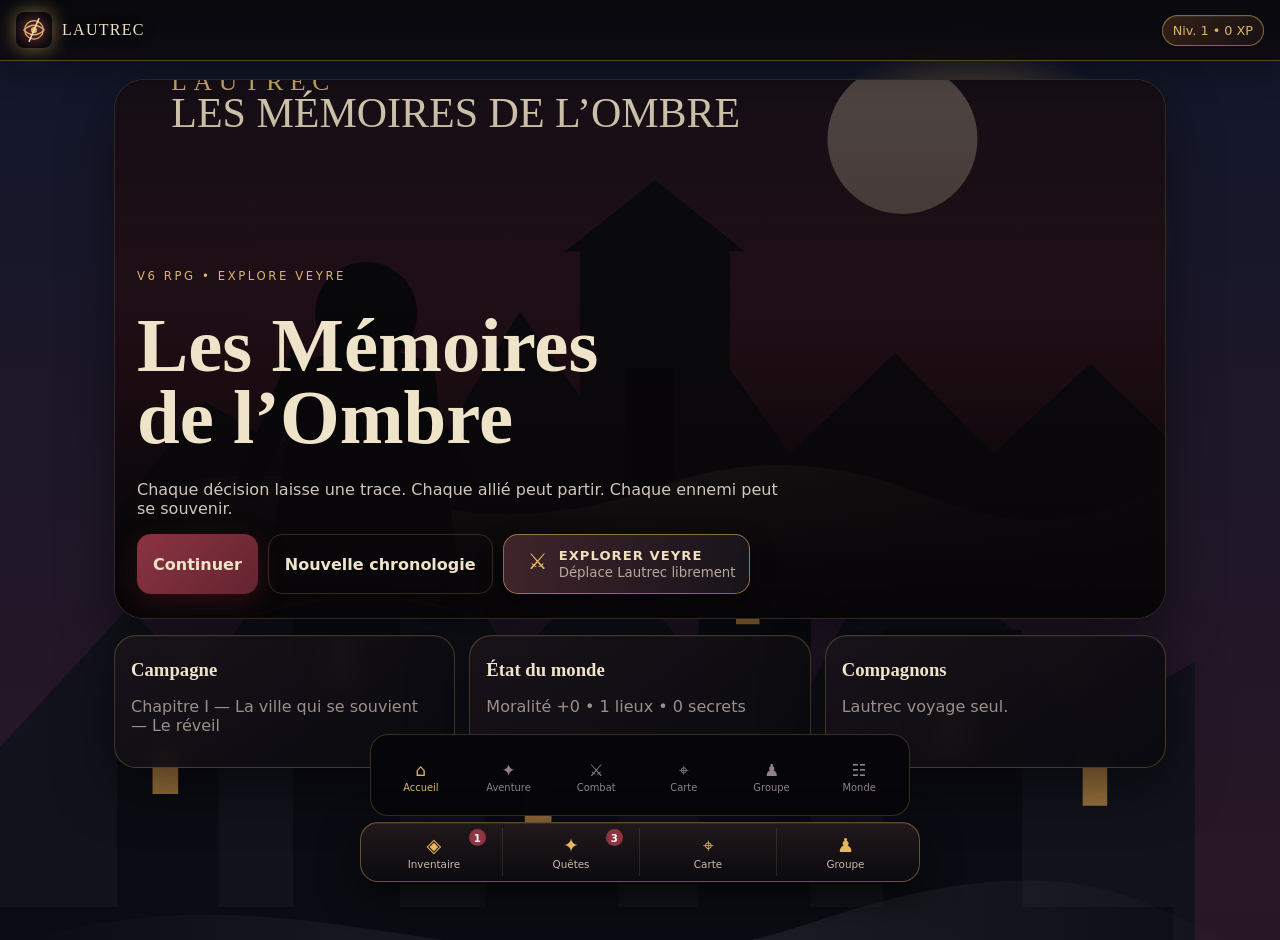
==== index.html @ 34dc0239 "Active les résultats d'actions expliqués V6.1" ====
<!doctype html><html lang="fr"><head>
<meta charset="utf-8"><meta name="viewport" content="width=device-width,initial-scale=1,viewport-fit=cover">
<meta name="theme-color" content="#34131b"><link rel="manifest" href="manifest.webmanifest"><link rel="icon" href="assets/icon.svg">
<link rel="stylesheet" href="styles.css?v=6.1"><link rel="stylesheet" href="v4.css?v=6.1"><link rel="stylesheet" href="v5.css?v=6.1"><link rel="stylesheet" href="explore.css?v=6.1"><link rel="stylesheet" href="action-v6.css?v=6.1"><title>Lautrec — Les Mémoires de l’Ombre</title></head><body>
<header class="topbar"><div class="brand"><img src="assets/icon.svg" alt=""><span>LAUTREC</span></div><div class="pill" id="topStatus">Niv. 1 • 0 XP</div></header>
<main>
<section id="home" class="screen active">
<div class="hero"><img src="assets/hero.svg" alt=""><div class="hero-copy"><div class="eyebrow">V6 RPG • Explore Veyre</div><h1>Les Mémoires<br>de l’Ombre</h1><p>Chaque décision laisse une trace. Chaque allié peut partir. Chaque ennemi peut se souvenir.</p><div class="cta"><button class="btn primary" id="continueBtn">Continuer</button><button class="btn ghost" id="newBtn">Nouvelle chronologie</button></div></div></div>
<div class="grid"><div class="card span4"><h3>Campagne</h3><p id="homeLast" class="muted"></p></div><div class="card span4"><h3>État du monde</h3><p id="worldState" class="muted"></p></div><div class="card span4"><h3>Compagnons</h3><p id="homeComp" class="muted"></p></div></div>
</section>

<section id="adventure" class="screen"><div class="grid">
<div class="card span8"><div class="eyebrow" id="chapterLabel"></div><h2 id="sceneTitle"></h2><div id="storyText" class="story"></div><div id="moralBox"></div><section class="dice-stage" aria-label="Lancer de dés"><div class="dice-copy"><div class="eyebrow">Le destin décide</div><h3>Jet de compétence</h3><p id="diceText" class="dice-result" aria-live="polite"></p></div><button class="dice-button" id="rollBtn" aria-label="Lancer un dé à vingt faces"><span id="dice" class="dice">20</span><small>Toucher pour lancer</small></button></section><div id="choices" class="choices"></div><div class="actionbox"><textarea id="freeAction" placeholder="Ex. « observer les gardes », « voler la clé », « agir au hasard », « demander conseil à Mira »…"></textarea><button class="btn gold" id="actBtn">Agir</button></div></div>
<div class="card span4 story-sidebar"><div class="eyebrow">État de Lautrec</div><h3>Fiche rapide</h3><div class="stats"><div class="stat"><b id="hpStat">24</b><span>PV</span></div><div class="stat"><b id="xpStat">0</b><span>XP</span></div><div class="stat"><b id="goldStat">18</b><span>Or</span></div><div class="stat"><b id="repStat">0</b><span>Rép.</span></div></div><p class="sidebar-tip">Les jets liés à tes décisions apparaissent maintenant directement dans l’histoire.</p></div>
<div class="card span12"><h3>Chronique récente</h3><div class="log" id="log"></div></div>
</div></section>

<section id="combat" class="screen"><div class="grid">
<div class="card span7"><div class="eyebrow">Combat tactique</div><h2 id="combatTitle">Aucun combat</h2><div id="combatArea"></div></div>
<div class="card span5"><h2>Groupe</h2><div id="partyCombat"></div><h3>Actions</h3><div id="combatActions" class="choices"></div></div>
</div></section>

<section id="map" class="screen"><div class="card"><div class="eyebrow">Veyre</div><h2>Carte des ombres</h2><img class="map" src="assets/map.svg" alt=""><div id="locations"></div></div></section>

<section id="character" class="screen"><div class="grid">
<div class="card span6"><div class="eyebrow">Humain • Voleur</div><h2>Lautrec</h2><div id="charStats"></div></div>
<div class="card span6"><h2>Équipement</h2><div id="equipment"></div><h3>Inventaire</h3><div id="inventory"></div></div>
<div class="card span6"><h2>Compagnons</h2><div id="companions"></div></div>
<div class="card span6"><h2>Relations & factions</h2><div id="relations"></div></div>
<div class="card span12"><h2>Talents & blessures</h2><div class="two"><div id="talents"></div><div id="injuries"></div></div></div>
</div></section>

<section id="world" class="screen"><div class="grid">
<div class="card span6"><h2>Quêtes</h2><div id="questList"></div></div>
<div class="card span6"><h2>Marchand</h2><div id="shop"></div></div>
<div class="card span6"><h2>Secrets</h2><div id="secretList"></div></div>
<div class="card span6"><h2>Événements du monde</h2><div id="worldEvents"></div></div>
<div class="card span12"><h2>Journal</h2><div class="log" id="journal"></div></div>
</div></section>
</main>

<nav class="tabs">
<button class="tab active" data-screen="home"><span>⌂</span>Accueil</button>
<button class="tab" data-screen="adventure"><span>✦</span>Aventure</button>
<button class="tab" data-screen="combat"><span>⚔</span>Combat</button>
<button class="tab" data-screen="map"><span>⌖</span>Carte</button>
<button class="tab" data-screen="character"><span>♟</span>Groupe</button>
<button class="tab" data-screen="world"><span>☷</span>Monde</button>
</nav>
<div id="toast" class="toast"></div><script src="app.js?v=6.1"></script><script src="v4.js?v=6.1"></script><script src="v5.js?v=6.1"></script><script src="explore.js?v=6.1"></script><script src="action-v6.js?v=6.1"></script></body></html>
---- styles.css ----
:root{--bg:#0d0a0d;--panel:#171015;--panel2:#22151b;--wine:#642430;--wine2:#8b3342;--gold:#d9b56b;--cream:#efe4ca;--muted:#9b8f89;--danger:#bc4e57;--ok:#6fa57b;--blue:#637fa3;--shadow:0 18px 55px rgba(0,0,0,.45)}
*{box-sizing:border-box}html,body{margin:0;min-height:100%;background:var(--bg);color:var(--cream);font-family:Inter,ui-sans-serif,system-ui,-apple-system,BlinkMacSystemFont,"Segoe UI",sans-serif}
body{background:radial-gradient(circle at 75% -15%,#461820 0,#140e13 33%,#0d0a0d 70%);padding-bottom:96px}
button,input,textarea,select{font:inherit}.hidden{display:none!important}
.topbar{position:sticky;top:0;z-index:20;backdrop-filter:blur(18px);background:rgba(13,10,13,.78);border-bottom:1px solid rgba(217,181,107,.12);padding:12px 16px;display:flex;align-items:center;justify-content:space-between}
.brand{display:flex;gap:10px;align-items:center;font-family:Georgia,serif;letter-spacing:.08em}.brand img{width:36px;height:36px}.pill{padding:7px 10px;border-radius:999px;background:rgba(217,181,107,.12);color:var(--gold);font-size:.8rem;border:1px solid rgba(217,181,107,.22)}
main{max-width:1080px;margin:0 auto;padding:18px 14px}.screen{display:none}.screen.active{display:block}
.hero{position:relative;min-height:60vh;border:1px solid rgba(217,181,107,.17);border-radius:30px;overflow:hidden;box-shadow:var(--shadow);background:#120d12}.hero img{position:absolute;inset:0;width:100%;height:100%;object-fit:cover;opacity:.9}.hero::after{content:"";position:absolute;inset:0;background:linear-gradient(to top,rgba(8,6,8,.98) 10%,rgba(8,6,8,.26) 62%,transparent)}.hero-copy{position:absolute;left:22px;right:22px;bottom:24px;z-index:2}.eyebrow{font-size:.73rem;letter-spacing:.22em;color:var(--gold);text-transform:uppercase}h1,h2,h3{font-family:Georgia,serif;margin:.35em 0}.hero h1{font-size:clamp(2.3rem,8vw,4.8rem);line-height:.93}.hero p{max-width:660px;color:#d1c6bb}.cta{display:flex;flex-wrap:wrap;gap:10px;margin-top:16px}
.btn{border:0;border-radius:14px;padding:13px 16px;background:#2a1a20;color:var(--cream);font-weight:750}.btn.primary{background:linear-gradient(135deg,var(--wine2),var(--wine));box-shadow:0 8px 28px rgba(111,29,39,.35)}.btn.gold{background:var(--gold);color:#24180d}.btn.ghost{border:1px solid rgba(217,181,107,.22);background:transparent}.btn.danger{background:#5b1d25}.btn.small{padding:8px 10px;font-size:.85rem}
.grid{display:grid;grid-template-columns:repeat(12,1fr);gap:14px;margin-top:16px}.card{grid-column:span 12;background:linear-gradient(180deg,rgba(38,24,31,.95),rgba(21,14,18,.97));border:1px solid rgba(217,181,107,.13);border-radius:22px;padding:16px;box-shadow:0 10px 36px rgba(0,0,0,.22)}
@media(min-width:760px){.span3{grid-column:span 3}.span4{grid-column:span 4}.span5{grid-column:span 5}.span6{grid-column:span 6}.span7{grid-column:span 7}.span8{grid-column:span 8}.span9{grid-column:span 9}}
.stats{display:grid;grid-template-columns:repeat(4,1fr);gap:8px}.stat{background:#120d11;border-radius:14px;padding:10px;text-align:center}.stat b{display:block;color:var(--gold);font-size:1.15rem}.muted{color:var(--muted)}
.story{font-family:Georgia,serif;font-size:1.08rem;line-height:1.68;white-space:pre-line}.choices{display:grid;gap:9px;margin-top:15px}.choice{display:flex;gap:10px;align-items:center;width:100%;text-align:left;border:1px solid rgba(217,181,107,.15);background:#20151b;color:var(--cream);padding:13px;border-radius:15px}.choice small{display:block;color:var(--gold);margin-top:3px}
.actionbox{margin-top:14px;display:grid;grid-template-columns:1fr auto;gap:8px}.actionbox textarea{resize:none;min-height:60px;border-radius:14px;border:1px solid rgba(217,181,107,.18);background:#110c10;color:var(--cream);padding:12px}
.log{max-height:300px;overflow:auto;display:flex;flex-direction:column;gap:9px}.log .entry{padding:10px 12px;background:#120d11;border-radius:12px;border-left:3px solid #4e303a}.entry.me{border-color:var(--gold)}.entry.good{border-color:var(--ok)}.entry.bad{border-color:var(--danger)}
.dice{width:100px;height:100px;border-radius:24px;border:2px solid rgba(217,181,107,.4);background:radial-gradient(circle at 30% 20%,#5f2833,#22131a 65%);display:grid;place-items:center;font-size:2.7rem;font-weight:900;box-shadow:0 14px 40px rgba(0,0,0,.35);margin:auto}.shake{animation:shake .45s}@keyframes shake{0%{transform:rotate(0)}25%{transform:rotate(10deg) scale(1.08)}50%{transform:rotate(-12deg)}75%{transform:rotate(7deg)}100%{transform:rotate(0)}}
.map{width:100%;border-radius:18px;display:block;filter:saturate(.82) contrast(.98)}.quest,.row{padding:11px 0;border-bottom:1px solid rgba(255,255,255,.07)}.quest:last-child,.row:last-child{border:0}.tag{font-size:.7rem;padding:4px 7px;border-radius:999px;background:#321a22;color:#e6c98d}
.item{display:flex;justify-content:space-between;gap:10px;padding:10px 0;border-bottom:1px solid rgba(255,255,255,.06)}.progress{height:7px;background:#0f0a0d;border-radius:999px;overflow:hidden}.progress>i{display:block;height:100%;background:linear-gradient(90deg,#74303c,#d8b36a)}
.tabs{position:fixed;left:0;right:0;bottom:0;z-index:30;display:grid;grid-template-columns:repeat(6,1fr);background:rgba(15,10,13,.94);backdrop-filter:blur(20px);border-top:1px solid rgba(217,181,107,.15);padding:7px 6px calc(7px + env(safe-area-inset-bottom))}.tab{background:none;border:0;color:#8f8185;font-size:.67rem;padding:8px 2px}.tab span{display:block;font-size:1.2rem;margin-bottom:2px}.tab.active{color:var(--gold)}
.toast{position:fixed;left:50%;bottom:105px;transform:translateX(-50%) translateY(20px);opacity:0;pointer-events:none;background:#e2c17e;color:#23150d;padding:10px 14px;border-radius:999px;font-weight:800;transition:.25s;z-index:50;max-width:90%;text-align:center}.toast.show{opacity:1;transform:translateX(-50%) translateY(0)}
.enemy{padding:12px;border-radius:16px;background:#140e12;border:1px solid rgba(188,78,87,.25)}.combat-grid{display:grid;grid-template-columns:1fr 1fr;gap:10px}.meter{height:12px;background:#0b080a;border-radius:999px;overflow:hidden;margin-top:6px}.meter i{display:block;height:100%;background:linear-gradient(90deg,#7d2f39,#c65962)}.meter.blue i{background:linear-gradient(90deg,#2f485f,#6e91b5)}.rarity-common{color:#c9c2b8}.rarity-uncommon{color:#7dbb8b}.rarity-rare{color:#6d94cf}.rarity-epic{color:#a879d1}.rarity-legendary{color:#e1b85b}
.shop-card{padding:12px;border-radius:15px;background:#120d11;border:1px solid rgba(217,181,107,.12);margin:9px 0}.shop-card h4{margin:.2em 0;font-family:Georgia,serif}.two{display:grid;grid-template-columns:1fr 1fr;gap:10px}.badge{display:inline-block;padding:3px 7px;border-radius:999px;background:#2b1a20;color:var(--gold);font-size:.72rem;margin-right:5px}.moral{padding:12px;border-left:3px solid var(--gold);background:#130d11;border-radius:12px;margin:10px 0}
---- v4.css ----
.v4-panel{border-color:rgba(217,181,107,.3);background:linear-gradient(135deg,rgba(74,27,38,.96),rgba(20,14,18,.98))}
.v4-actions{display:flex;flex-wrap:wrap;gap:9px;align-items:center}
.file-btn{display:inline-flex;align-items:center;cursor:pointer}.file-btn input{position:absolute;width:1px;height:1px;opacity:0;pointer-events:none}
.large-text .story{font-size:1.3rem}.large-text .choice{font-size:1.08rem}.large-text .muted{font-size:1rem}
.choice:active,.btn:active{transform:scale(.98)}
.choice:focus-visible,.btn:focus-visible,.tab:focus-visible,textarea:focus-visible{outline:3px solid var(--gold);outline-offset:2px}
@media(max-width:520px){.v4-actions{display:grid;grid-template-columns:1fr 1fr}.v4-actions .btn,.v4-actions .file-btn{justify-content:center;text-align:center}.v4-actions .primary{grid-column:1/-1}}
@media(prefers-reduced-motion:reduce){*,*::before,*::after{scroll-behavior:auto!important;animation-duration:.01ms!important;transition-duration:.01ms!important}}

/* V4.1 — le destin au cœur de l'histoire */
.dice-stage{position:relative;display:grid;grid-template-columns:1fr auto;align-items:center;gap:18px;margin:20px 0 10px;padding:18px;border:1px solid rgba(217,181,107,.38);border-radius:20px;background:radial-gradient(circle at 90% 20%,rgba(139,51,66,.42),rgba(17,12,16,.96) 55%);box-shadow:inset 0 1px 0 rgba(255,255,255,.05),0 12px 32px rgba(0,0,0,.28);overflow:hidden}
.dice-stage::before{content:"";position:absolute;inset:0;pointer-events:none;background:linear-gradient(120deg,transparent 20%,rgba(217,181,107,.06),transparent 70%)}
.dice-stage h3{margin:.25rem 0;font-size:1.25rem}.dice-result{min-height:2.5em;margin:.35rem 0 0;color:var(--cream);font-weight:750;line-height:1.35}
.dice-button{position:relative;z-index:1;border:0;background:transparent;color:var(--gold);padding:0;display:grid;justify-items:center;gap:7px;cursor:pointer}.dice-button small{font-size:.68rem;text-transform:uppercase;letter-spacing:.08em;white-space:nowrap}
.dice-button .dice{width:112px;height:112px;font-size:3.1rem;transition:filter .2s,transform .2s}.dice-button:active .dice{transform:scale(.93)}.dice-button:focus-visible{outline:3px solid var(--gold);outline-offset:6px;border-radius:18px}
.story-sidebar{align-self:start;position:sticky;top:76px}.sidebar-tip{margin:14px 2px 0;color:var(--muted);font-size:.86rem;line-height:1.45}
@media(max-width:759px){.story-sidebar{position:static;order:-1}.dice-stage{grid-template-columns:1fr auto;padding:15px;gap:10px}.dice-button .dice{width:88px;height:88px;font-size:2.5rem}.dice-button small{font-size:.58rem}.dice-stage h3{font-size:1.08rem}.dice-result{font-size:.88rem}.story-sidebar .stats{grid-template-columns:repeat(4,1fr)}.sidebar-tip{display:none}}
@media(max-width:380px){.dice-stage{grid-template-columns:1fr}.dice-button{grid-template-columns:auto auto;align-items:center;justify-content:start}.dice-button .dice{width:76px;height:76px}.dice-button small{white-space:normal;text-align:left}}

/* V4.3 — confirmation des actions libres */
.action-feedback{display:none;margin:10px 0 4px;padding:12px 14px;border-radius:14px;grid-template-columns:28px 1fr;gap:9px;align-items:center;border:1px solid transparent;animation:feedbackIn .25s ease-out}
.action-feedback.show{display:grid}.action-feedback span{width:28px;height:28px;display:grid;place-items:center;border-radius:50%;font-weight:900}.action-feedback p{margin:0;line-height:1.35;font-weight:700}
.action-feedback.good{background:rgba(111,165,123,.13);border-color:rgba(111,165,123,.38);color:#b9dfc1}.action-feedback.good span{background:var(--ok);color:#0d1b10}
.action-feedback.bad{background:rgba(188,78,87,.14);border-color:rgba(188,78,87,.4);color:#efb4b9}.action-feedback.bad span{background:var(--danger);color:white}
.action-feedback.pending{background:rgba(217,181,107,.12);border-color:rgba(217,181,107,.32);color:var(--gold)}.action-feedback.pending span{animation:pulseAction .7s infinite alternate}
#actBtn{min-width:105px;transition:transform .15s,filter .15s,opacity .15s}#actBtn.acting{filter:saturate(.7);opacity:.82}#actBtn:disabled{cursor:wait}
.input-alert{animation:inputAlert .28s ease-in-out}
@keyframes feedbackIn{from{opacity:0;transform:translateY(-5px)}to{opacity:1;transform:translateY(0)}}@keyframes pulseAction{to{transform:scale(1.25);opacity:.6}}@keyframes inputAlert{25%{transform:translateX(-5px)}75%{transform:translateX(5px)}}
---- v5.css ----
/* Lautrec RPG V5 — direction artistique HD-2D originale */
:root{--ink:#08080b;--night:#10101a;--velvet:#25141c;--ember:#e6b85e;--ember2:#fff0bd;--parchment:#eadfc7;--cyan:#7dc8c8}
html{background:var(--ink)}body.cinematic-ui{background:#09090d url("assets/veyre-night.svg") center top/cover fixed no-repeat;padding-bottom:154px;min-height:100vh}
body.cinematic-ui::before{content:"";position:fixed;inset:0;z-index:-1;background:linear-gradient(180deg,rgba(6,7,12,.18),rgba(7,6,10,.84) 60%,#09080c 100%);pointer-events:none}
.world-ambience{position:fixed;inset:0;overflow:hidden;z-index:-1;pointer-events:none}.world-ambience i{position:absolute;width:3px;height:3px;border-radius:50%;background:#ffd98a;box-shadow:0 0 9px #ffb348;opacity:0;animation:emberFloat 9s linear infinite}.world-ambience i:nth-child(1){left:8%;bottom:4%;animation-delay:0s}.world-ambience i:nth-child(2){left:24%;bottom:15%;animation-delay:2s}.world-ambience i:nth-child(3){left:48%;bottom:8%;animation-delay:5s}.world-ambience i:nth-child(4){left:67%;bottom:18%;animation-delay:1s}.world-ambience i:nth-child(5){left:82%;bottom:5%;animation-delay:4s}.world-ambience i:nth-child(6){left:94%;bottom:22%;animation-delay:7s}
@keyframes emberFloat{0%{transform:translateY(0) scale(.6);opacity:0}15%{opacity:.8}70%{opacity:.25}100%{transform:translateY(-80vh) translateX(30px) scale(1.4);opacity:0}}
.topbar{background:linear-gradient(180deg,rgba(8,8,12,.97),rgba(13,10,14,.87));border-bottom:1px solid rgba(230,184,94,.36);box-shadow:0 8px 30px rgba(0,0,0,.38)}.brand{color:var(--parchment);text-shadow:0 2px 12px #000}.brand img{filter:drop-shadow(0 0 9px rgba(230,184,94,.55))}.pill{background:linear-gradient(135deg,rgba(54,35,23,.92),rgba(26,19,21,.92));border-color:rgba(230,184,94,.5);box-shadow:inset 0 1px rgba(255,255,255,.08)}
.card{position:relative;background:linear-gradient(145deg,rgba(25,19,25,.94),rgba(9,10,15,.97));border:1px solid rgba(230,184,94,.25);box-shadow:0 18px 55px rgba(0,0,0,.52),inset 0 1px rgba(255,255,255,.04);backdrop-filter:blur(12px)}
.story-stage{overflow:hidden;border-color:rgba(230,184,94,.42);box-shadow:0 25px 70px rgba(0,0,0,.62),0 0 0 1px rgba(0,0,0,.8),inset 0 1px rgba(255,255,255,.06)}.story-stage::before{content:"";position:absolute;inset:0 0 auto;height:5px;background:linear-gradient(90deg,transparent,var(--ember),#fff2ba,var(--ember),transparent);opacity:.72}.story-stage::after{content:"";position:absolute;right:-80px;top:70px;width:260px;height:260px;border-radius:50%;background:radial-gradient(circle,rgba(230,184,94,.09),transparent 68%);pointer-events:none}
#chapterLabel{margin-top:8px;color:var(--ember);text-shadow:0 0 14px rgba(230,184,94,.25)}#sceneTitle{font-size:clamp(2rem,7vw,3.45rem);color:var(--parchment);letter-spacing:.01em;text-shadow:0 3px 18px #000;margin-bottom:.48em}.story{position:relative;font-size:1.15rem;color:#e8dfcf;text-shadow:0 1px 3px #000;line-height:1.75}.story::first-letter{font-size:1.55em;color:var(--ember2)}
.choice{position:relative;overflow:hidden;background:linear-gradient(100deg,rgba(17,17,23,.96),rgba(39,25,28,.92));border-color:rgba(230,184,94,.28);box-shadow:inset 3px 0 0 rgba(230,184,94,.46),0 7px 16px rgba(0,0,0,.22);transition:transform .16s,border-color .16s,background .16s}.choice::after{content:"";position:absolute;inset:0;background:linear-gradient(105deg,transparent 35%,rgba(255,235,177,.1),transparent 65%);transform:translateX(-110%);transition:transform .45s}.choice:hover::after,.choice:active::after{transform:translateX(110%)}.choice:active{border-color:var(--ember);background:#39252a}.choice small{color:#e1b65f}
.dice-stage{background:linear-gradient(125deg,rgba(14,18,25,.97),rgba(52,31,34,.95));border-color:rgba(230,184,94,.52);box-shadow:0 14px 34px rgba(0,0,0,.42),inset 0 0 35px rgba(85,167,173,.06)}.dice-button .dice{clip-path:polygon(50% 0,93% 25%,93% 75%,50% 100%,7% 75%,7% 25%);border-radius:0;background:radial-gradient(circle at 35% 25%,#956241,#291c26 63%,#101018);border:0;filter:drop-shadow(0 8px 12px #000) drop-shadow(0 0 8px rgba(230,184,94,.25));color:#fff0c4}.dice-result{color:#f0ddae}
.actionbox{position:relative;margin-top:20px;padding-top:16px;border-top:1px solid rgba(230,184,94,.18)}.actionbox textarea{background:rgba(6,7,11,.86);border-color:rgba(230,184,94,.35);box-shadow:inset 0 2px 12px rgba(0,0,0,.42);font-size:1rem}.actionbox textarea:focus{border-color:var(--ember);outline:none;box-shadow:0 0 0 3px rgba(230,184,94,.13),inset 0 2px 12px #000}#actBtn{background:linear-gradient(180deg,#f0cb78,#bd853d);color:#1d130c;box-shadow:0 7px 20px rgba(174,112,39,.28),inset 0 1px #fff1bd;text-transform:uppercase;letter-spacing:.05em}
.action-feedback{font-size:1rem;box-shadow:0 10px 30px rgba(0,0,0,.3)}
.quickbar{position:fixed;z-index:34;left:50%;bottom:75px;transform:translateX(-50%);width:min(560px,calc(100% - 20px));height:60px;display:grid;grid-template-columns:repeat(4,1fr);padding:5px;border:1px solid rgba(230,184,94,.38);border-radius:18px;background:linear-gradient(180deg,rgba(35,25,28,.97),rgba(10,10,15,.98));box-shadow:0 12px 38px rgba(0,0,0,.68),inset 0 1px rgba(255,255,255,.07);backdrop-filter:blur(18px)}.quickbar button{position:relative;border:0;border-right:1px solid rgba(230,184,94,.13);background:none;color:#c8bbab;display:flex;flex-direction:column;align-items:center;justify-content:center;gap:1px}.quickbar button:last-child{border:0}.quickbar span{font-size:1.2rem;color:var(--ember)}.quickbar small{font-size:.65rem}.quickbar b{position:absolute;top:1px;right:12%;min-width:17px;height:17px;padding:0 4px;border-radius:9px;background:#8d3540;color:white;font-size:.64rem;display:grid;place-items:center}.quickbar button:active{background:rgba(230,184,94,.1);border-radius:12px}
.tabs{height:82px;padding-top:9px;background:rgba(7,7,11,.98);border-color:rgba(230,184,94,.23)}.tab{font-size:.62rem}.tab span{font-size:1.05rem}
.drawer-shade{position:fixed;inset:0;z-index:80;background:rgba(2,3,7,.72);backdrop-filter:blur(5px);opacity:0;pointer-events:none;transition:opacity .22s}.drawer-shade.open{opacity:1;pointer-events:auto}.game-drawer{position:absolute;left:0;right:0;bottom:0;max-height:min(78vh,680px);overflow:auto;padding:20px 16px calc(28px + env(safe-area-inset-bottom));border-radius:26px 26px 0 0;border:1px solid rgba(230,184,94,.42);background:linear-gradient(145deg,#211820,#0b0c12 72%);box-shadow:0 -20px 60px rgba(0,0,0,.66);transform:translateY(102%);transition:transform .28s cubic-bezier(.2,.8,.2,1)}.drawer-shade.open .game-drawer{transform:translateY(0)}.game-drawer header{position:sticky;top:-20px;z-index:2;display:flex;justify-content:space-between;align-items:center;padding:14px 0 12px;background:linear-gradient(#211820 75%,transparent)}.game-drawer h2{margin:.15em 0}.drawer-close,.cinematic-result>button{width:42px;height:42px;border-radius:50%;border:1px solid rgba(230,184,94,.35);background:#100e13;color:#e9d8b5;font-size:1.6rem}.drawer-summary{display:flex;gap:10px;margin-bottom:12px}.drawer-summary span{padding:8px 12px;border-radius:99px;background:#111118;color:#b7aaa0}.drawer-summary b{color:var(--ember)}
.quick-inventory{display:grid;gap:9px}.quick-item{display:grid;grid-template-columns:48px 1fr auto;gap:11px;align-items:center;padding:12px;border:1px solid rgba(255,255,255,.09);border-radius:15px;background:rgba(8,9,14,.72)}.item-glyph{width:44px;height:44px;display:grid;place-items:center;border-radius:12px;background:#211922;font-size:1.35rem}.quick-item small{display:block;margin-top:3px;color:#91868a}.quick-item button{border:1px solid rgba(230,184,94,.4);border-radius:10px;background:#39252a;color:#f1d994;padding:8px}.quick-item button:disabled{opacity:.45}.quick-quest{position:relative;display:grid;grid-template-columns:30px 1fr;gap:9px;padding:14px 10px;border-bottom:1px solid rgba(230,184,94,.13)}.quick-quest>span{color:var(--ember)}.quick-quest p{margin:5px 0;color:#a99da0}.quick-quest em{position:absolute;right:7px;top:10px;color:var(--ember);font-size:.58rem}.empty-drawer{color:#9f9295;text-align:center;padding:35px}
.cinematic-result{position:fixed;z-index:95;left:50%;bottom:156px;width:min(600px,calc(100% - 24px));transform:translate(-50%,30px) scale(.97);display:grid;grid-template-columns:52px 1fr 38px;gap:12px;align-items:center;padding:15px;border:1px solid rgba(230,184,94,.6);border-radius:18px;background:linear-gradient(110deg,rgba(21,17,24,.98),rgba(57,35,35,.98));box-shadow:0 18px 55px rgba(0,0,0,.78),inset 0 1px rgba(255,255,255,.08);opacity:0;pointer-events:none;transition:.3s}.cinematic-result.visible{opacity:1;pointer-events:auto;transform:translate(-50%,0) scale(1)}.result-sigil{width:48px;height:48px;display:grid;place-items:center;clip-path:polygon(50% 0,100% 50%,50% 100%,0 50%);background:var(--ember);color:#23150d;font-size:1.3rem}.cinematic-result small{color:var(--ember);letter-spacing:.18em;font-weight:800}.cinematic-result p{margin:3px 0;color:#f1e5d0;font-weight:750;line-height:1.35}.cinematic-result.bad{border-color:#c95c65}.cinematic-result.bad .result-sigil{background:#a83e48;color:white}
@media(min-width:760px){.game-drawer{left:auto;width:520px;border-radius:26px 0 0 0}.quickbar{bottom:18px}.tabs{left:50%;right:auto;transform:translateX(-50%);width:540px;border:1px solid rgba(230,184,94,.23);border-radius:18px;bottom:84px}.cinematic-result{bottom:94px}}
@media(max-width:520px){main{padding:12px 9px}.card{border-radius:18px;padding:15px}.story{font-size:1.06rem}.quickbar{bottom:83px}.cinematic-result{bottom:151px}.cinematic-result{grid-template-columns:42px 1fr 32px;padding:12px;gap:8px}.result-sigil{width:40px;height:40px}.cinematic-result p{font-size:.88rem}.cinematic-result>button{width:32px;height:32px;font-size:1.2rem}}

/* V5.1 — illustrations narratives et raccourcis compacts */
.scene-artwork{position:relative;margin:-15px -15px 18px;height:clamp(185px,38vw,390px);overflow:hidden;border-radius:17px 17px 10px 10px;background:#090a10;box-shadow:0 14px 34px rgba(0,0,0,.5)}
.scene-artwork::after{content:"";position:absolute;inset:0;background:linear-gradient(180deg,transparent 48%,rgba(8,8,12,.18) 68%,rgba(8,8,12,.94) 100%);pointer-events:none}
.scene-artwork img{width:100%;height:100%;object-fit:cover;display:block;opacity:0;transform:scale(1.035);transition:opacity .7s,transform 6s ease-out}.scene-artwork.revealed img{opacity:1;transform:scale(1)}
.scene-artwork figcaption{position:absolute;z-index:1;left:13px;bottom:10px;display:flex;align-items:center;gap:8px;color:#f0dfbd;text-shadow:0 2px 8px #000;font-size:.75rem;letter-spacing:.04em}.scene-artwork figcaption span{color:var(--ember)}
@media(max-width:759px){
  body.cinematic-ui{padding-bottom:132px}
  .quickbar{bottom:79px;height:45px;width:calc(100% - 18px);padding:3px;border-radius:13px}
  .quickbar button{display:grid;grid-template-columns:auto auto;gap:5px;align-content:center;justify-content:center}
  .quickbar span{font-size:.95rem}.quickbar small{font-size:.58rem}.quickbar b{top:-2px;right:6%;transform:scale(.86)}
  .cinematic-result{bottom:130px}
  .scene-artwork{height:210px;margin:-15px -15px 16px}
}
@media(max-width:390px){.quickbar small{display:none}.quickbar span{font-size:1.12rem}}


/* V5.2 — composition mobile sans chevauchement */
.story-sidebar.integrated{position:relative;top:auto;z-index:3;margin:-29px 0 17px;padding:10px 12px;border-radius:15px;background:linear-gradient(110deg,rgba(18,14,19,.97),rgba(31,22,25,.97));box-shadow:0 10px 24px rgba(0,0,0,.48)}
.story-sidebar.integrated .eyebrow,.story-sidebar.integrated h3,.story-sidebar.integrated .sidebar-tip{display:none}
.story-sidebar.integrated .stats{grid-template-columns:repeat(4,1fr);gap:5px}.story-sidebar.integrated .stat{padding:7px 3px;border-radius:10px}.story-sidebar.integrated .stat b{font-size:1rem}.story-sidebar.integrated .stat span{font-size:.68rem}
.scene-artwork.load-error{background:linear-gradient(145deg,#13182a,#37212a);display:grid;place-items:center}.scene-artwork.load-error::before{content:"✦  VEYRE";color:rgba(230,184,94,.45);font-family:Georgia,serif;letter-spacing:.3em;font-size:1.1rem}
@media(max-width:759px){#adventure .grid{display:block;margin-top:10px}#adventure .story-stage{margin-top:0}.story-sidebar.integrated{order:initial}.scene-artwork{height:220px}}
---- explore.css ----
/* Lautrec RPG V6 — mode jeu vidéo */
#explore{position:fixed;inset:0;z-index:70;background:#07080c;padding:0;overflow:hidden}.explore-shell{height:100%;display:grid;grid-template-rows:auto 1fr auto;background:radial-gradient(circle at 50% 15%,#242034,#08080c 68%)}
.explore-hud{height:72px;display:grid;grid-template-columns:1fr auto 44px;gap:13px;align-items:center;padding:10px 14px;padding-top:calc(10px + env(safe-area-inset-top));background:rgba(8,8,12,.9);border-bottom:1px solid rgba(230,184,94,.4);backdrop-filter:blur(16px);z-index:3}.explore-hud small{color:#d7a950;letter-spacing:.18em;font-size:.6rem}.explore-hud h2{margin:0;font-size:1.15rem}.hud-vitals{display:flex;gap:7px}.hud-vitals span{padding:7px 10px;border-radius:99px;background:#1b141a;color:#c7bdb1}.hud-vitals b{color:#e7bc68}.explore-hud>button{width:38px;height:38px;border-radius:50%;border:1px solid #6d593a;background:#151118;color:#eadfc7;font-size:1.5rem}
.canvas-wrap{position:relative;min-height:0;display:grid;place-items:center;overflow:hidden;background:#090a10}.canvas-wrap canvas{display:block;width:100%;height:100%;object-fit:contain;image-rendering:auto;touch-action:none}
.canvas-wrap::after{content:"";position:absolute;inset:0;pointer-events:none;box-shadow:inset 0 0 80px rgba(0,0,0,.76)}
.zone-title{position:absolute;top:10%;left:50%;transform:translate(-50%,-8px);padding:9px 22px;border-block:1px solid rgba(230,184,94,.45);color:#f1dfbd;font:1.15rem Georgia,serif;letter-spacing:.08em;text-shadow:0 2px 8px #000;opacity:0;transition:.35s;white-space:nowrap}.zone-title.show{opacity:1;transform:translate(-50%,0)}
.interaction-prompt{position:absolute;z-index:2;left:50%;bottom:18px;transform:translate(-50%,8px);padding:8px 13px;border:1px solid rgba(230,184,94,.5);border-radius:99px;background:rgba(9,8,12,.9);color:#f0d695;font-size:.75rem;font-weight:800;opacity:0;transition:.2s;white-space:nowrap}.interaction-prompt.show{opacity:1;transform:translate(-50%,0)}
.game-dialogue{position:absolute;z-index:5;left:50%;bottom:16px;transform:translate(-50%,20px);width:min(620px,calc(100% - 24px));padding:17px 48px 17px 18px;border:1px solid rgba(230,184,94,.62);border-radius:14px;background:linear-gradient(110deg,rgba(13,12,18,.97),rgba(46,28,31,.97));box-shadow:0 16px 40px #000;opacity:0;pointer-events:none;transition:.25s}.game-dialogue.show{opacity:1;pointer-events:auto;transform:translate(-50%,0)}.game-dialogue small{color:#dcae57;letter-spacing:.2em}.game-dialogue p{margin:5px 0 0;color:#f0e5d2;font-family:Georgia,serif;line-height:1.45}.game-dialogue button{position:absolute;right:10px;top:10px;width:30px;height:30px;border-radius:50%;border:1px solid #665539;background:#0e0d12;color:#eee}
.touch-controls{min-height:126px;display:flex;justify-content:space-between;align-items:center;padding:10px 24px calc(10px + env(safe-area-inset-bottom));background:linear-gradient(180deg,#111018,#08080c);border-top:1px solid rgba(230,184,94,.25);z-index:4}.dpad{width:116px;height:106px;display:grid;grid-template:repeat(3,1fr)/repeat(3,1fr);gap:3px}.dpad button{border:1px solid rgba(230,184,94,.28);background:#201820;color:#d9b56b;border-radius:9px;font-size:.78rem;touch-action:none}.dpad button:active{background:#65402f}.dpad [data-move=up]{grid-column:2}.dpad [data-move=left]{grid-row:2;grid-column:1}.dpad [data-move=down]{grid-row:2;grid-column:2}.dpad [data-move=right]{grid-row:2;grid-column:3}
.interact-btn{width:112px;height:82px;border-radius:50%;border:2px solid #e0b45f;background:radial-gradient(circle at 35% 25%,#a8673f,#43232d 68%);color:#fff0c7;box-shadow:0 8px 25px #000,0 0 20px rgba(230,184,94,.13);font-size:.66rem;font-weight:900;letter-spacing:.07em}.interact-btn span{display:block;font-size:1.3rem;margin-bottom:2px}.interact-btn:active{transform:scale(.94);filter:brightness(1.25)}
.explore-launch{width:100%;margin-top:16px;display:grid;grid-template-columns:42px 1fr;grid-template-rows:auto auto;text-align:left;padding:13px;border:1px solid rgba(230,184,94,.55);border-radius:15px;background:linear-gradient(100deg,#40242b,#17131a);color:#f0dfbd;box-shadow:0 9px 25px rgba(0,0,0,.4)}.explore-launch span{grid-row:1/3;display:grid;place-items:center;font-size:1.4rem;color:#edbf68}.explore-launch b{font-size:.82rem;letter-spacing:.08em}.explore-launch small{color:#b7a89f;margin-top:2px}#homeExploreLaunch{width:auto;min-width:210px;margin:0}
@media(min-width:760px){.explore-shell{max-width:1100px;margin:auto}.touch-controls{padding-inline:14%}}
@media(max-height:680px){.explore-hud{height:58px}.touch-controls{min-height:100px}.dpad{height:82px}.interact-btn{height:70px}}
---- action-v6.css ----
/* Résultat lisible du bouton Agir */
.action-feedback.explained{display:block;padding:15px;margin-top:11px;border-radius:16px;text-align:left}
.action-feedback.explained header{display:flex;align-items:center;gap:11px;padding-bottom:10px;border-bottom:1px solid rgba(255,255,255,.12)}
.action-feedback.explained header>div{display:grid;gap:1px}.action-feedback.explained header small{font-size:.58rem;letter-spacing:.16em;opacity:.75}.action-feedback.explained header strong{font:1.35rem Georgia,serif}
.result-mark{width:38px!important;height:38px!important;flex:0 0 38px;font-size:1.3rem}.attempt,.consequence{margin:11px 0 0!important;font-weight:400!important;line-height:1.45!important}.attempt b,.consequence b{color:#f1d694}
.roll-explained{display:grid;grid-template-columns:1fr auto 1.3fr auto 1fr;gap:6px;align-items:center;margin-top:12px;padding:10px;border-radius:12px;background:rgba(5,6,10,.45);text-align:center}.roll-explained span{display:grid;font-size:.68rem;color:#b9afb0}.roll-explained span b{font-size:1.12rem;color:#f3e5c8}.roll-explained i{font-style:normal;color:#a89a91}.roll-explained em{grid-column:1/-1;margin-top:3px;padding-top:6px;border-top:1px solid rgba(255,255,255,.1);font-style:normal;font-size:.7rem;color:#c7b9ad}
.state-change{display:inline-block;margin:10px 0 0!important;padding:5px 9px;border-radius:99px;background:rgba(255,255,255,.09);font-size:.72rem;font-weight:800!important}.resolving{display:flex;align-items:center;gap:10px}.resolving span{animation:pulseAction .7s infinite alternate}
@media(max-width:420px){.roll-explained{gap:3px;padding:8px 5px}.roll-explained span{font-size:.58rem}.action-feedback.explained{padding:12px}.action-feedback.explained header strong{font-size:1.18rem}}
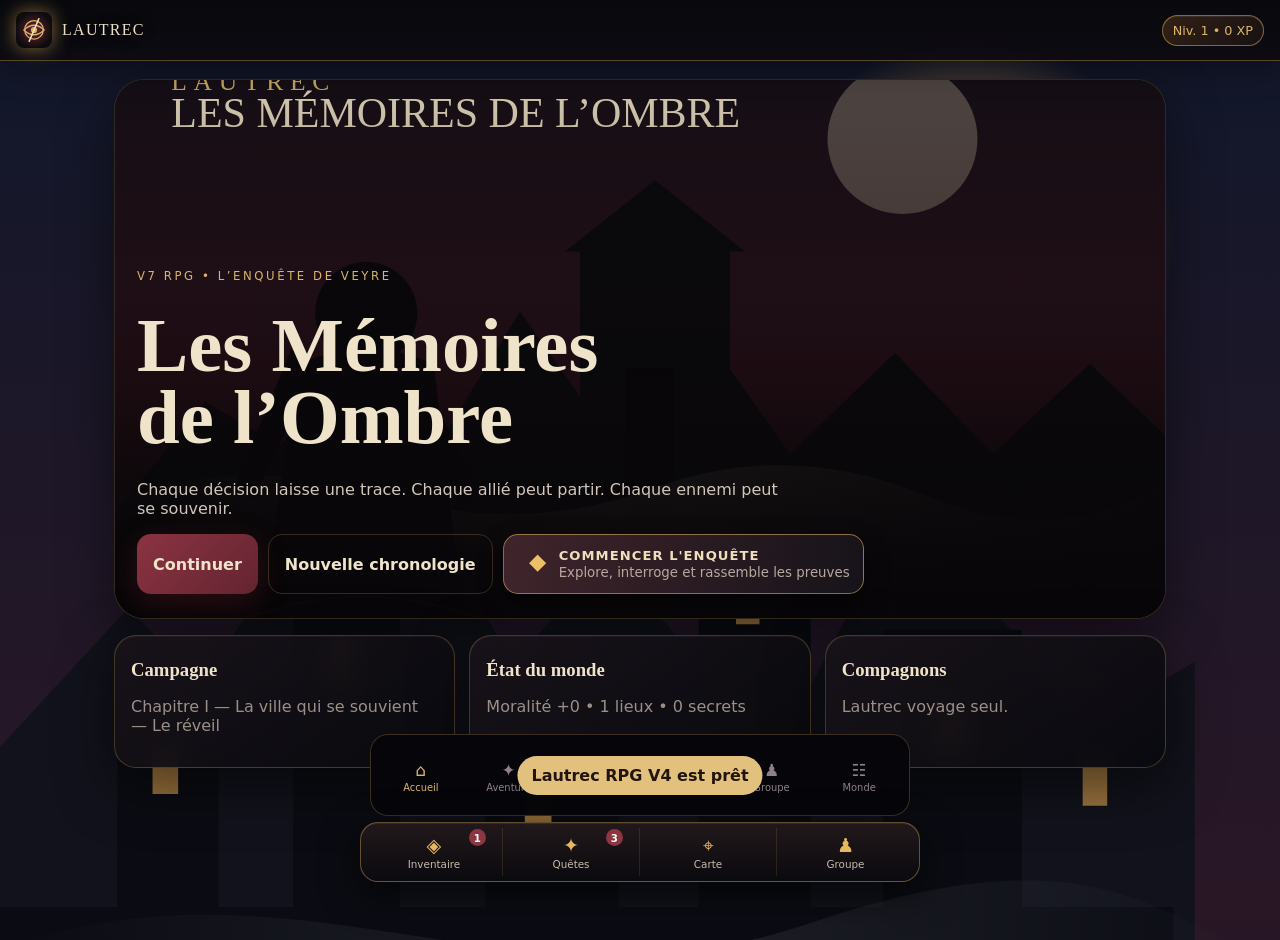
==== commit ebb26cf2: "Active l'enquête cinématique V7" ====
--- a/index.html
+++ b/index.html
@@ -1,11 +1,11 @@
 <!doctype html><html lang="fr"><head>
 <meta charset="utf-8"><meta name="viewport" content="width=device-width,initial-scale=1,viewport-fit=cover">
 <meta name="theme-color" content="#34131b"><link rel="manifest" href="manifest.webmanifest"><link rel="icon" href="assets/icon.svg">
-<link rel="stylesheet" href="styles.css?v=6.1"><link rel="stylesheet" href="v4.css?v=6.1"><link rel="stylesheet" href="v5.css?v=6.1"><link rel="stylesheet" href="explore.css?v=6.1"><link rel="stylesheet" href="action-v6.css?v=6.1"><title>Lautrec — Les Mémoires de l’Ombre</title></head><body>
+<link rel="stylesheet" href="styles.css?v=7"><link rel="stylesheet" href="v4.css?v=7"><link rel="stylesheet" href="v5.css?v=7"><link rel="stylesheet" href="explore.css?v=7"><link rel="stylesheet" href="action-v6.css?v=7"><link rel="stylesheet" href="detective-game.css?v=7"><title>Lautrec — Les Mémoires de l’Ombre</title></head><body>
 <header class="topbar"><div class="brand"><img src="assets/icon.svg" alt=""><span>LAUTREC</span></div><div class="pill" id="topStatus">Niv. 1 • 0 XP</div></header>
 <main>
 <section id="home" class="screen active">
-<div class="hero"><img src="assets/hero.svg" alt=""><div class="hero-copy"><div class="eyebrow">V6 RPG • Explore Veyre</div><h1>Les Mémoires<br>de l’Ombre</h1><p>Chaque décision laisse une trace. Chaque allié peut partir. Chaque ennemi peut se souvenir.</p><div class="cta"><button class="btn primary" id="continueBtn">Continuer</button><button class="btn ghost" id="newBtn">Nouvelle chronologie</button></div></div></div>
+<div class="hero"><img src="assets/hero.svg" alt=""><div class="hero-copy"><div class="eyebrow">V7 RPG • L’Enquête de Veyre</div><h1>Les Mémoires<br>de l’Ombre</h1><p>Chaque décision laisse une trace. Chaque allié peut partir. Chaque ennemi peut se souvenir.</p><div class="cta"><button class="btn primary" id="continueBtn">Continuer</button><button class="btn ghost" id="newBtn">Nouvelle chronologie</button></div></div></div>
 <div class="grid"><div class="card span4"><h3>Campagne</h3><p id="homeLast" class="muted"></p></div><div class="card span4"><h3>État du monde</h3><p id="worldState" class="muted"></p></div><div class="card span4"><h3>Compagnons</h3><p id="homeComp" class="muted"></p></div></div>
 </section>
 
@@ -47,4 +47,4 @@
 <button class="tab" data-screen="character"><span>♟</span>Groupe</button>
 <button class="tab" data-screen="world"><span>☷</span>Monde</button>
 </nav>
-<div id="toast" class="toast"></div><script src="app.js?v=6.1"></script><script src="v4.js?v=6.1"></script><script src="v5.js?v=6.1"></script><script src="explore.js?v=6.1"></script><script src="action-v6.js?v=6.1"></script></body></html>+<div id="toast" class="toast"></div><script src="app.js?v=7"></script><script src="v4.js?v=7"></script><script src="v5.js?v=7"></script><script src="explore.js?v=7"></script><script src="action-v6.js?v=7"></script><script src="detective-game.js?v=7"></script></body></html>
--- a/detective-game.css
+++ b/detective-game.css
@@ -0,0 +1,12 @@
+#detective{position:fixed;inset:0;z-index:72;background:#07080c;padding:0;overflow:hidden}.detective-game{height:100%;display:grid;grid-template-rows:auto auto 1fr auto;background:#08090d}
+.detective-hud{display:grid;grid-template-columns:1fr auto 40px;gap:10px;align-items:center;padding:calc(9px + env(safe-area-inset-top)) 12px 9px;background:linear-gradient(180deg,#11101a,#0a0a10);border-bottom:1px solid rgba(230,184,94,.36)}.detective-hud small,.objective span{color:#d8a950;letter-spacing:.17em;font-size:.55rem}.detective-hud h2{margin:1px 0 0;font-size:1rem}.detective-score{display:flex;gap:6px}.detective-score span{display:grid;text-align:center;padding:5px 8px;border-radius:8px;background:#1d161d;color:#9e9292;font-size:.55rem}.detective-score b{color:#e7bd6b;font-size:.85rem}.detective-hud>button{width:36px;height:36px;border-radius:50%;border:1px solid #675536;background:#17131a;color:#eee;font-size:1.35rem}
+.objective{display:grid;grid-template-columns:auto 1fr auto;gap:8px;align-items:center;padding:7px 12px;background:#15121a;border-bottom:1px solid rgba(255,255,255,.07)}.objective p{margin:0;color:#d8cfc2;font-size:.7rem;white-space:nowrap;overflow:hidden;text-overflow:ellipsis}.objective button{border:1px solid #695737;border-radius:8px;background:#211923;color:#e2c078;padding:5px 8px;font-size:.65rem}
+.side-stage{--pan:0%;position:relative;overflow:hidden;min-height:0;background:#10121b}.parallax-back{position:absolute;inset:-4%;background-image:linear-gradient(180deg,rgba(8,10,17,.05),rgba(6,6,9,.5)),var(--scene-image);background-size:cover;background-position:calc(50% + var(--pan)) center;transition:background-image .5s,background-position .15s}.parallax-light{position:absolute;inset:0;background:radial-gradient(circle at 70% 20%,rgba(255,216,139,.13),transparent 30%),linear-gradient(180deg,transparent 55%,rgba(3,3,6,.78));mix-blend-mode:screen;pointer-events:none}.rain-layer{position:absolute;inset:-30%;opacity:.16;background-image:repeating-linear-gradient(112deg,transparent 0 17px,rgba(194,211,225,.7) 18px,transparent 19px 35px);animation:rainMove .9s linear infinite;pointer-events:none}@keyframes rainMove{to{transform:translate(-20px,45px)}}
+.actors{position:absolute;inset:0}.world-actor{position:absolute;bottom:16%;transform:translateX(-50%);border:0;background:none;color:#f1dfb8;display:grid;justify-items:center;gap:3px;text-shadow:0 2px 7px #000}.world-actor i{width:38px;height:50px;display:grid;place-items:center;border-radius:50% 50% 40% 40%;border:1px solid rgba(230,184,94,.55);background:linear-gradient(#242537,#100d13);box-shadow:0 8px 18px #000;font-style:normal;font-size:1.2rem}.world-actor.clue i{width:28px;height:28px;border-radius:50%;background:#4e3827;animation:clueGlow 1.5s alternate infinite}.world-actor.exit i{height:58px;border-radius:4px;background:#18151b}.world-actor b{font-size:.58rem;white-space:nowrap}.world-actor em{font-size:.48rem;color:#8ed09b}@keyframes clueGlow{to{box-shadow:0 0 20px rgba(230,184,94,.75)}}
+.lautrec-sprite{position:absolute;bottom:12%;width:42px;height:77px;transform:translateX(-50%);z-index:3;filter:drop-shadow(0 9px 5px rgba(0,0,0,.65));transition:left .05s linear}.lautrec-sprite i{position:absolute;top:0;left:13px;width:16px;height:18px;border-radius:50%;background:#c8a574;box-shadow:0 0 0 5px #18151c}.lautrec-sprite b{position:absolute;top:20px;left:9px;width:25px;height:35px;background:linear-gradient(90deg,#211821,#4e202d);clip-path:polygon(20% 0,80% 0,100% 100%,0 100%)}.lautrec-sprite em{position:absolute;top:27px;left:4px;width:37px;height:47px;background:#742c3a;clip-path:polygon(35% 0,80% 8%,100% 100%,0 75%)}.lautrec-sprite.left{transform:translateX(-50%) scaleX(-1)}.lautrec-sprite.walking{animation:walkBob .32s alternate infinite}@keyframes walkBob{to{bottom:calc(12% + 4px)}}
+.near-prompt{position:absolute;left:50%;bottom:28%;transform:translate(-50%,8px);padding:7px 11px;border-radius:99px;border:1px solid #b48a49;background:rgba(9,8,12,.9);color:#f0d492;font-size:.62rem;font-weight:800;opacity:0;transition:.2s}.near-prompt.show{opacity:1;transform:translate(-50%,0)}
+.dialogue-scene{position:absolute;inset:0;z-index:8;display:grid;grid-template-columns:110px 1fr;align-items:end;padding:15px;background:linear-gradient(180deg,rgba(5,5,8,.22),rgba(5,5,8,.82));opacity:0;pointer-events:none;transition:.25s}.dialogue-scene.show{opacity:1;pointer-events:auto}.speaker-portrait{height:145px;display:grid;place-items:center;font-size:4rem;color:#e2bc70;text-shadow:0 0 28px rgba(230,184,94,.45);background:radial-gradient(circle,rgba(75,44,49,.8),transparent 65%)}.dialogue-box{padding:14px;border:1px solid rgba(230,184,94,.55);border-radius:13px;background:linear-gradient(110deg,rgba(14,13,19,.98),rgba(46,29,32,.97));box-shadow:0 15px 40px #000}.dialogue-box>small{color:#e0af55;letter-spacing:.18em;font-weight:800}.dialogue-box>p{min-height:2.8em;margin:6px 0 10px;font-family:Georgia,serif;color:#f0e5d2;line-height:1.4;white-space:pre-line}.dialogue-box>div{display:grid;gap:5px}.dialogue-box button{display:grid;grid-template-columns:24px 1fr;text-align:left;padding:7px;border:1px solid rgba(255,255,255,.11);border-radius:8px;background:#15131a;color:#ddd}.dialogue-box button span{color:#dbad5a}.dialogue-box button small{grid-column:2;color:#be777d}.dialogue-box button:disabled{opacity:.43}
+.cinema-controls{display:grid;grid-template-columns:60px 1fr 60px 108px;gap:7px;align-items:center;padding:8px 12px calc(8px + env(safe-area-inset-bottom));background:#0c0c12;border-top:1px solid rgba(230,184,94,.25)}.cinema-controls>button{height:52px;border:1px solid rgba(230,184,94,.32);border-radius:12px;background:#211923;color:#dfb660;font-size:1.1rem;touch-action:none}.walk-track{text-align:center;color:#746c6e;font-size:.48rem;letter-spacing:.08em}.cinema-controls #talkButton{font-size:.6rem;font-weight:900;background:linear-gradient(#8a5538,#42242d);color:#ffe6aa;border-color:#e1b15a}.cinema-controls #talkButton span{font-size:1rem}
+.clue-book{position:fixed;inset:0;z-index:100;display:grid;place-items:end center;background:rgba(3,3,6,.75);opacity:0;pointer-events:none;transition:.25s}.clue-book.open{opacity:1;pointer-events:auto}.clue-book>article{width:min(620px,100%);max-height:78vh;overflow:auto;padding:18px 16px calc(25px + env(safe-area-inset-bottom));border-radius:24px 24px 0 0;background:linear-gradient(135deg,#d7c39d,#a98d62);color:#291e18;transform:translateY(100%);transition:.3s}.clue-book.open>article{transform:translateY(0)}.clue-book header{display:flex;justify-content:space-between;align-items:center;border-bottom:1px solid #806944}.clue-book header small{letter-spacing:.16em}.clue-book header h2{margin:.2em 0}.clue-book header button{border:0;background:none;font-size:1.5rem}.clue-book #cluePages>div{display:grid;grid-template-columns:38px 1fr;gap:8px;padding:12px 0;border-bottom:1px solid rgba(70,45,30,.25)}.clue-book #cluePages>div>span{font:1.4rem Georgia,serif;color:#795538}.clue-book #cluePages p{display:grid;margin:0}.clue-book #cluePages small{margin-top:3px;line-height:1.35}
+@media(max-width:600px){.dialogue-scene{grid-template-columns:64px 1fr;padding:8px}.speaker-portrait{height:115px;font-size:2.8rem}.dialogue-box{padding:10px}.dialogue-box>p{font-size:.88rem}.cinema-controls{grid-template-columns:52px 1fr 52px 93px}.cinema-controls>button{height:48px}.world-actor b{display:none}}
+@media(max-height:680px){.detective-hud{padding-top:5px}.objective{padding-block:4px}.dialogue-box>p{margin-block:3px}.speaker-portrait{height:100px}}
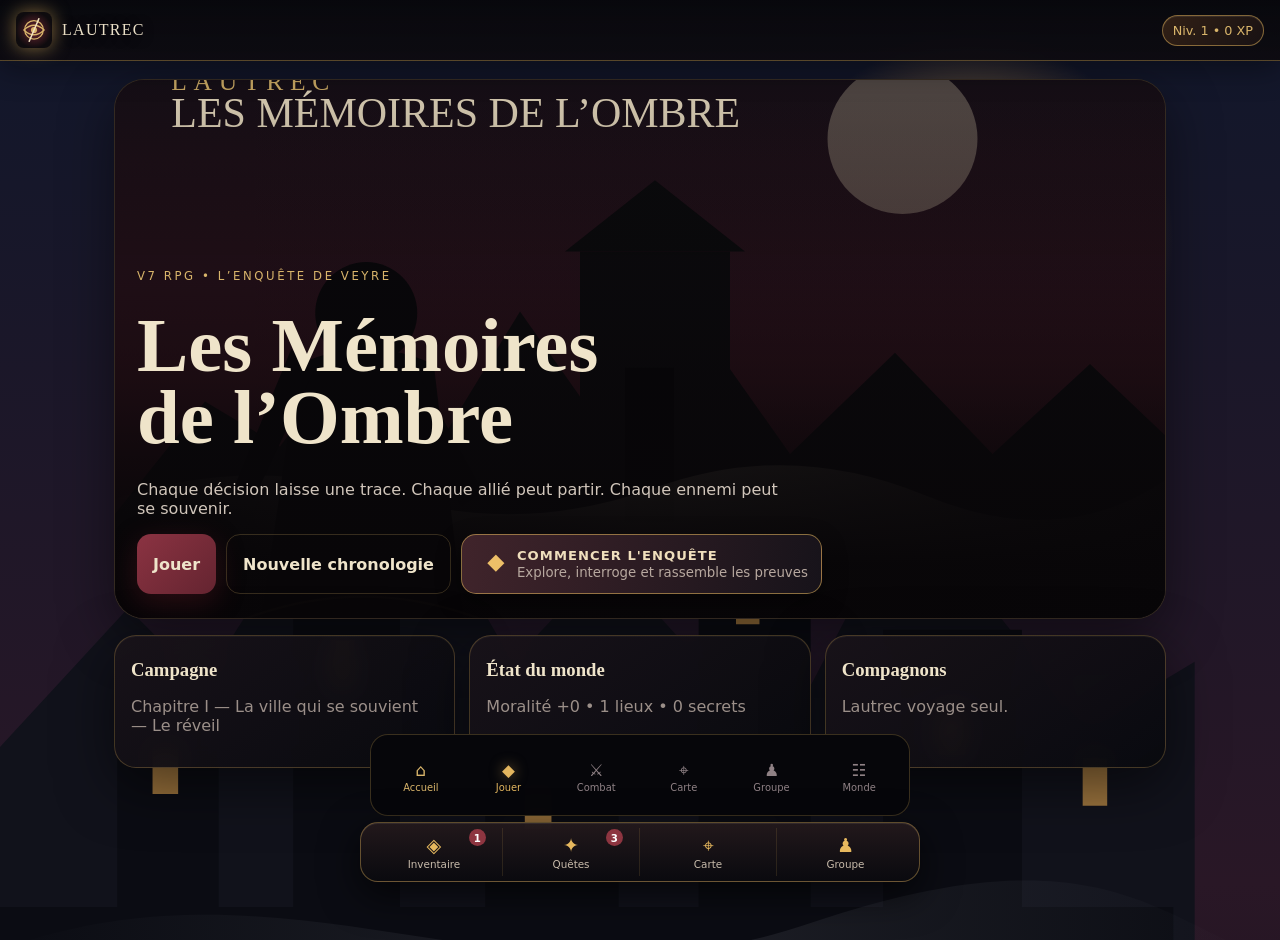
==== commit 93a05992: "Force le chargement du mode jeu V7.1" ====
--- a/index.html
+++ b/index.html
@@ -1,7 +1,7 @@
 <!doctype html><html lang="fr"><head>
 <meta charset="utf-8"><meta name="viewport" content="width=device-width,initial-scale=1,viewport-fit=cover">
 <meta name="theme-color" content="#34131b"><link rel="manifest" href="manifest.webmanifest"><link rel="icon" href="assets/icon.svg">
-<link rel="stylesheet" href="styles.css?v=7"><link rel="stylesheet" href="v4.css?v=7"><link rel="stylesheet" href="v5.css?v=7"><link rel="stylesheet" href="explore.css?v=7"><link rel="stylesheet" href="action-v6.css?v=7"><link rel="stylesheet" href="detective-game.css?v=7"><title>Lautrec — Les Mémoires de l’Ombre</title></head><body>
+<link rel="stylesheet" href="styles.css?v=7.1"><link rel="stylesheet" href="v4.css?v=7.1"><link rel="stylesheet" href="v5.css?v=7.1"><link rel="stylesheet" href="explore.css?v=7.1"><link rel="stylesheet" href="action-v6.css?v=7.1"><link rel="stylesheet" href="detective-game.css?v=7.1"><title>Lautrec — Les Mémoires de l’Ombre</title></head><body>
 <header class="topbar"><div class="brand"><img src="assets/icon.svg" alt=""><span>LAUTREC</span></div><div class="pill" id="topStatus">Niv. 1 • 0 XP</div></header>
 <main>
 <section id="home" class="screen active">
@@ -47,4 +47,4 @@
 <button class="tab" data-screen="character"><span>♟</span>Groupe</button>
 <button class="tab" data-screen="world"><span>☷</span>Monde</button>
 </nav>
-<div id="toast" class="toast"></div><script src="app.js?v=7"></script><script src="v4.js?v=7"></script><script src="v5.js?v=7"></script><script src="explore.js?v=7"></script><script src="action-v6.js?v=7"></script><script src="detective-game.js?v=7"></script></body></html>+<div id="toast" class="toast"></div><script src="app.js?v=7.1"></script><script src="v4.js?v=7.1"></script><script src="v5.js?v=7.1"></script><script src="explore.js?v=7.1"></script><script src="action-v6.js?v=7.1"></script><script src="detective-game.js?v=7.1"></script></body></html>
--- a/detective-game.css
+++ b/detective-game.css
@@ -10,3 +10,8 @@
 .clue-book{position:fixed;inset:0;z-index:100;display:grid;place-items:end center;background:rgba(3,3,6,.75);opacity:0;pointer-events:none;transition:.25s}.clue-book.open{opacity:1;pointer-events:auto}.clue-book>article{width:min(620px,100%);max-height:78vh;overflow:auto;padding:18px 16px calc(25px + env(safe-area-inset-bottom));border-radius:24px 24px 0 0;background:linear-gradient(135deg,#d7c39d,#a98d62);color:#291e18;transform:translateY(100%);transition:.3s}.clue-book.open>article{transform:translateY(0)}.clue-book header{display:flex;justify-content:space-between;align-items:center;border-bottom:1px solid #806944}.clue-book header small{letter-spacing:.16em}.clue-book header h2{margin:.2em 0}.clue-book header button{border:0;background:none;font-size:1.5rem}.clue-book #cluePages>div{display:grid;grid-template-columns:38px 1fr;gap:8px;padding:12px 0;border-bottom:1px solid rgba(70,45,30,.25)}.clue-book #cluePages>div>span{font:1.4rem Georgia,serif;color:#795538}.clue-book #cluePages p{display:grid;margin:0}.clue-book #cluePages small{margin-top:3px;line-height:1.35}
 @media(max-width:600px){.dialogue-scene{grid-template-columns:64px 1fr;padding:8px}.speaker-portrait{height:115px;font-size:2.8rem}.dialogue-box{padding:10px}.dialogue-box>p{font-size:.88rem}.cinema-controls{grid-template-columns:52px 1fr 52px 93px}.cinema-controls>button{height:48px}.world-actor b{display:none}}
 @media(max-height:680px){.detective-hud{padding-top:5px}.objective{padding-block:4px}.dialogue-box>p{margin-block:3px}.speaker-portrait{height:100px}}
+
+/* V7.1 — entrée immédiate dans le mode jeu */
+#adventure #exploreLaunch{position:relative;z-index:4;margin:0 0 16px;background:linear-gradient(100deg,#8b5335,#4b2530);border-color:#f0c36b;box-shadow:0 8px 26px rgba(199,126,52,.28)}
+#adventure #exploreLaunch b{font-size:.92rem;color:#fff0c8}
+.tab[data-screen="adventure"]{color:#e3b65f}.tab[data-screen="adventure"] span{filter:drop-shadow(0 0 7px rgba(230,184,94,.55))}
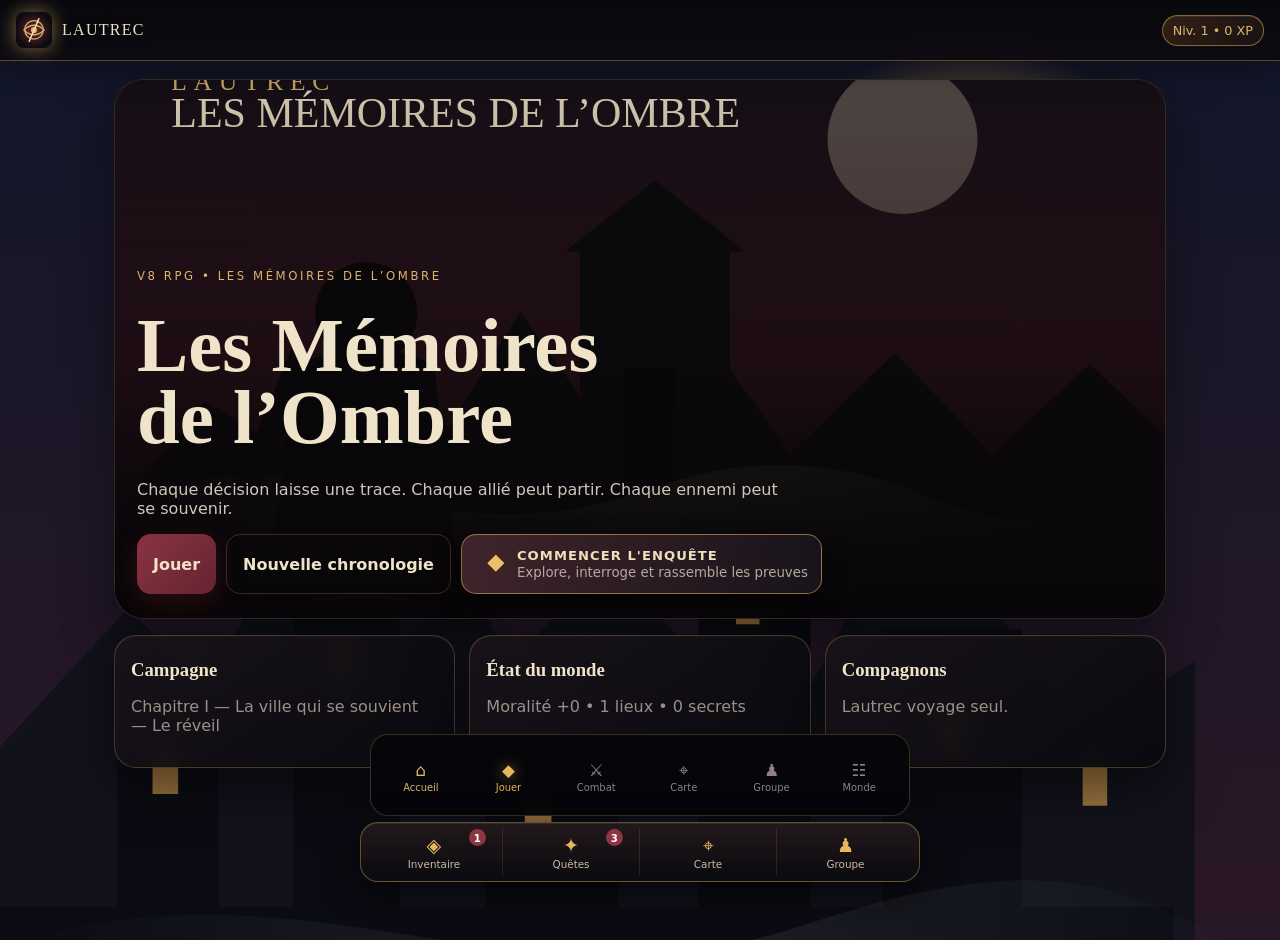
==== commit 8fb11fa7: "Active Lautrec RPG V8" ====
--- a/index.html
+++ b/index.html
@@ -1,11 +1,11 @@
 <!doctype html><html lang="fr"><head>
 <meta charset="utf-8"><meta name="viewport" content="width=device-width,initial-scale=1,viewport-fit=cover">
 <meta name="theme-color" content="#34131b"><link rel="manifest" href="manifest.webmanifest"><link rel="icon" href="assets/icon.svg">
-<link rel="stylesheet" href="styles.css?v=7.1"><link rel="stylesheet" href="v4.css?v=7.1"><link rel="stylesheet" href="v5.css?v=7.1"><link rel="stylesheet" href="explore.css?v=7.1"><link rel="stylesheet" href="action-v6.css?v=7.1"><link rel="stylesheet" href="detective-game.css?v=7.1"><title>Lautrec — Les Mémoires de l’Ombre</title></head><body>
+<link rel="stylesheet" href="styles.css?v=8"><link rel="stylesheet" href="v4.css?v=8"><link rel="stylesheet" href="v5.css?v=8"><link rel="stylesheet" href="explore.css?v=8"><link rel="stylesheet" href="action-v6.css?v=8"><link rel="stylesheet" href="detective-game.css?v=8"><link rel="stylesheet" href="polish-v8.css?v=8"><title>Lautrec — Les Mémoires de l’Ombre</title></head><body>
 <header class="topbar"><div class="brand"><img src="assets/icon.svg" alt=""><span>LAUTREC</span></div><div class="pill" id="topStatus">Niv. 1 • 0 XP</div></header>
 <main>
 <section id="home" class="screen active">
-<div class="hero"><img src="assets/hero.svg" alt=""><div class="hero-copy"><div class="eyebrow">V7 RPG • L’Enquête de Veyre</div><h1>Les Mémoires<br>de l’Ombre</h1><p>Chaque décision laisse une trace. Chaque allié peut partir. Chaque ennemi peut se souvenir.</p><div class="cta"><button class="btn primary" id="continueBtn">Continuer</button><button class="btn ghost" id="newBtn">Nouvelle chronologie</button></div></div></div>
+<div class="hero"><img src="assets/hero.svg" alt=""><div class="hero-copy"><div class="eyebrow">V8 RPG • Les Mémoires de l’Ombre</div><h1>Les Mémoires<br>de l’Ombre</h1><p>Chaque décision laisse une trace. Chaque allié peut partir. Chaque ennemi peut se souvenir.</p><div class="cta"><button class="btn primary" id="continueBtn">Continuer</button><button class="btn ghost" id="newBtn">Nouvelle chronologie</button></div></div></div>
 <div class="grid"><div class="card span4"><h3>Campagne</h3><p id="homeLast" class="muted"></p></div><div class="card span4"><h3>État du monde</h3><p id="worldState" class="muted"></p></div><div class="card span4"><h3>Compagnons</h3><p id="homeComp" class="muted"></p></div></div>
 </section>
 
@@ -47,4 +47,4 @@
 <button class="tab" data-screen="character"><span>♟</span>Groupe</button>
 <button class="tab" data-screen="world"><span>☷</span>Monde</button>
 </nav>
-<div id="toast" class="toast"></div><script src="app.js?v=7.1"></script><script src="v4.js?v=7.1"></script><script src="v5.js?v=7.1"></script><script src="explore.js?v=7.1"></script><script src="action-v6.js?v=7.1"></script><script src="detective-game.js?v=7.1"></script></body></html>+<div id="toast" class="toast"></div><script src="app.js?v=8"></script><script src="v4.js?v=8"></script><script src="v5.js?v=8"></script><script src="explore.js?v=8"></script><script src="action-v6.js?v=8"></script><script src="detective-game.js?v=8"></script><script src="polish-v8.js?v=8"></script></body></html>
--- a/polish-v8.css
+++ b/polish-v8.css
@@ -0,0 +1,7 @@
+/* V8 — écran titre, cinématique et finition */
+.v8-splash{position:absolute;inset:0;z-index:120;display:grid;place-items:center;background:linear-gradient(rgba(5,6,10,.34),rgba(5,5,8,.8)),url("assets/story/black-bell-v8.webp") center/cover;opacity:1;transition:opacity .65s}.v8-splash.gone{opacity:0;pointer-events:none}.v8-logo{text-align:center;padding:25px;color:#f2e4c8;text-shadow:0 3px 16px #000}.v8-logo>span{font-size:.64rem;letter-spacing:.32em;color:#dab15e}.v8-logo h1{font-size:clamp(3.2rem,15vw,7rem);letter-spacing:.12em;margin:.08em 0;background:linear-gradient(#fff4d0,#c28c42);-webkit-background-clip:text;color:transparent;filter:drop-shadow(0 5px 10px #000)}.v8-logo i{display:block;width:180px;height:1px;margin:auto;background:linear-gradient(90deg,transparent,#e5bc6a,transparent)}.v8-logo p{font:1rem Georgia,serif}.v8-logo button{display:block;margin:26px auto 14px;min-width:210px;padding:14px;border:1px solid #f1c874;border-radius:4px;background:linear-gradient(90deg,rgba(65,34,39,.9),rgba(132,74,45,.94),rgba(65,34,39,.9));color:#fff1cd;font-weight:900;letter-spacing:.16em;box-shadow:0 10px 35px #000}.v8-logo small{font-size:.55rem;letter-spacing:.2em;color:#a89b96}
+.detective-hud{grid-template-columns:1fr auto 38px 38px}.game-sound{width:36px;height:36px;border-radius:50%;border:1px solid #675536;background:#17131a;color:#e5ba65}.side-stage::before,.side-stage::after{content:"";position:absolute;left:0;right:0;height:3.5%;z-index:10;background:#050509;pointer-events:none}.side-stage::before{top:0}.side-stage::after{bottom:0}.dialogue-box>p.typed{animation:textReveal .32s ease-out}@keyframes textReveal{from{opacity:0;transform:translateY(4px)}to{opacity:1;transform:none}}
+.autosave-badge{position:absolute;z-index:110;right:12px;top:86px;padding:6px 9px;border-radius:99px;background:rgba(8,8,12,.8);color:#bcae9f;font-size:.58rem;opacity:0;transform:translateY(-5px);transition:.25s}.autosave-badge span{color:#dfb45f}.autosave-badge.show{opacity:1;transform:none}
+.achievement{position:absolute;z-index:115;right:12px;top:118px;display:grid;grid-template-columns:38px 1fr;gap:9px;align-items:center;width:min(280px,calc(100% - 24px));padding:10px;border:1px solid #d7aa54;border-radius:10px;background:linear-gradient(110deg,#17131b,#4b2c31);box-shadow:0 12px 35px #000;opacity:0;transform:translateX(35px);transition:.35s}.achievement.show{opacity:1;transform:none}.achievement>span{font-size:1.4rem;color:#e5b85d}.achievement div{display:grid}.achievement small{color:#d5a94f;letter-spacing:.14em;font-size:.48rem}.achievement b{color:#f1e2c6}.achievement em{color:#a99c96;font-size:.62rem}
+.world-actor{transition:filter .2s}.world-actor:hover,.world-actor:active{filter:brightness(1.35)}.world-actor.npc i{animation:npcIdle 2.2s ease-in-out infinite alternate}@keyframes npcIdle{to{transform:translateY(-3px)}}
+@media(max-width:600px){.v8-logo h1{font-size:3.5rem}.detective-score span:nth-child(2){display:none}.detective-hud{grid-template-columns:1fr auto 34px 34px}.game-sound,.detective-hud>button{width:32px;height:32px}.autosave-badge{top:76px}}
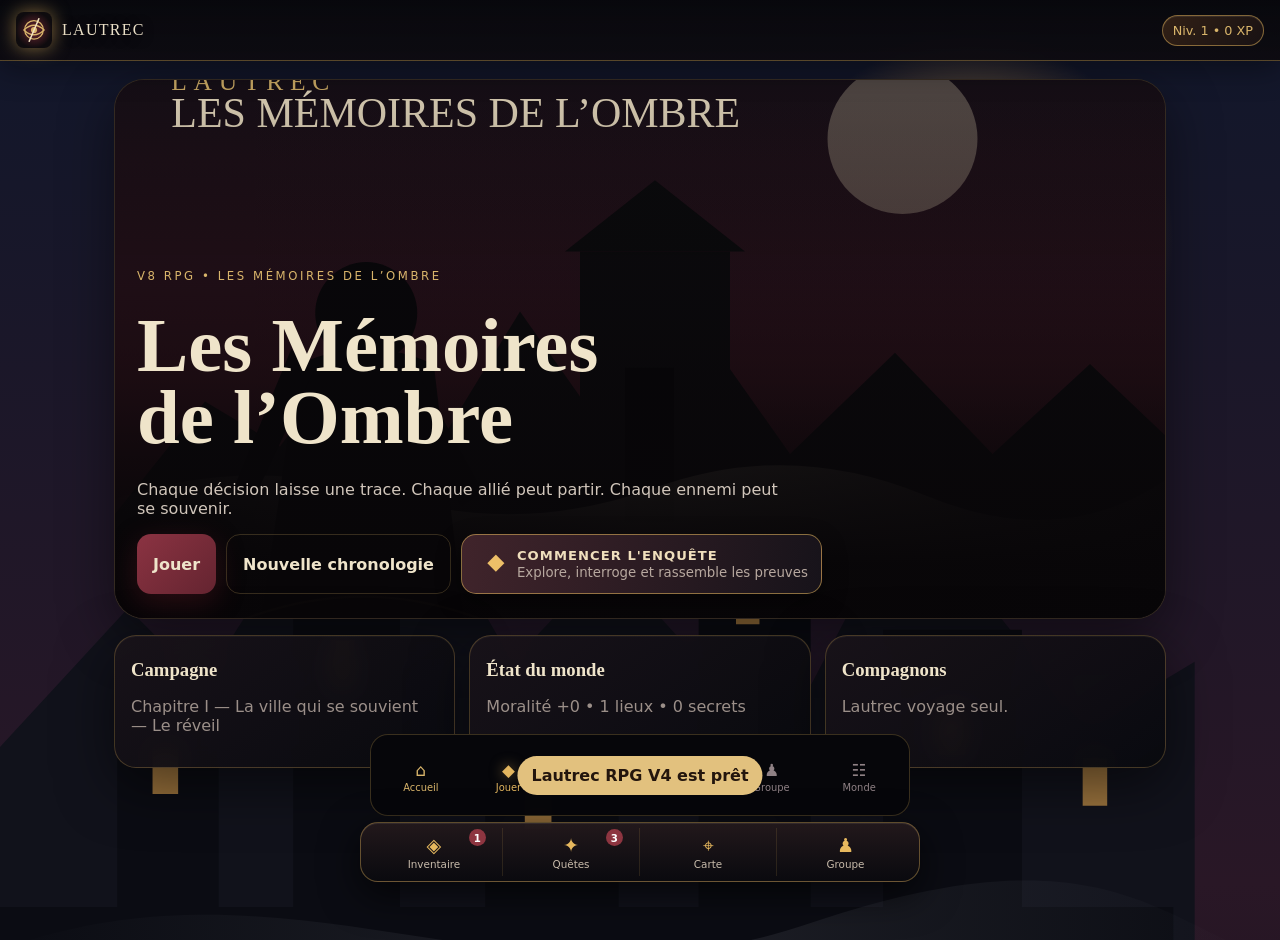
==== commit ff9194d0: "Retire l'écran V8 qui bloquait les commandes iPhone" ====
--- a/index.html
+++ b/index.html
@@ -1,7 +1,7 @@
 <!doctype html><html lang="fr"><head>
 <meta charset="utf-8"><meta name="viewport" content="width=device-width,initial-scale=1,viewport-fit=cover">
 <meta name="theme-color" content="#34131b"><link rel="manifest" href="manifest.webmanifest"><link rel="icon" href="assets/icon.svg">
-<link rel="stylesheet" href="styles.css?v=8"><link rel="stylesheet" href="v4.css?v=8"><link rel="stylesheet" href="v5.css?v=8"><link rel="stylesheet" href="explore.css?v=8"><link rel="stylesheet" href="action-v6.css?v=8"><link rel="stylesheet" href="detective-game.css?v=8"><link rel="stylesheet" href="polish-v8.css?v=8"><title>Lautrec — Les Mémoires de l’Ombre</title></head><body>
+<link rel="stylesheet" href="styles.css?v=8.1"><link rel="stylesheet" href="v4.css?v=8.1"><link rel="stylesheet" href="v5.css?v=8.1"><link rel="stylesheet" href="explore.css?v=8.1"><link rel="stylesheet" href="action-v6.css?v=8.1"><link rel="stylesheet" href="detective-game.css?v=8.1"><title>Lautrec — Les Mémoires de l’Ombre</title></head><body>
 <header class="topbar"><div class="brand"><img src="assets/icon.svg" alt=""><span>LAUTREC</span></div><div class="pill" id="topStatus">Niv. 1 • 0 XP</div></header>
 <main>
 <section id="home" class="screen active">
@@ -47,4 +47,4 @@
 <button class="tab" data-screen="character"><span>♟</span>Groupe</button>
 <button class="tab" data-screen="world"><span>☷</span>Monde</button>
 </nav>
-<div id="toast" class="toast"></div><script src="app.js?v=8"></script><script src="v4.js?v=8"></script><script src="v5.js?v=8"></script><script src="explore.js?v=8"></script><script src="action-v6.js?v=8"></script><script src="detective-game.js?v=8"></script><script src="polish-v8.js?v=8"></script></body></html>+<div id="toast" class="toast"></div><script src="app.js?v=8.1"></script><script src="v4.js?v=8.1"></script><script src="v5.js?v=8.1"></script><script src="explore.js?v=8.1"></script><script src="action-v6.js?v=8.1"></script><script src="detective-game.js?v=8.1"></script></body></html>
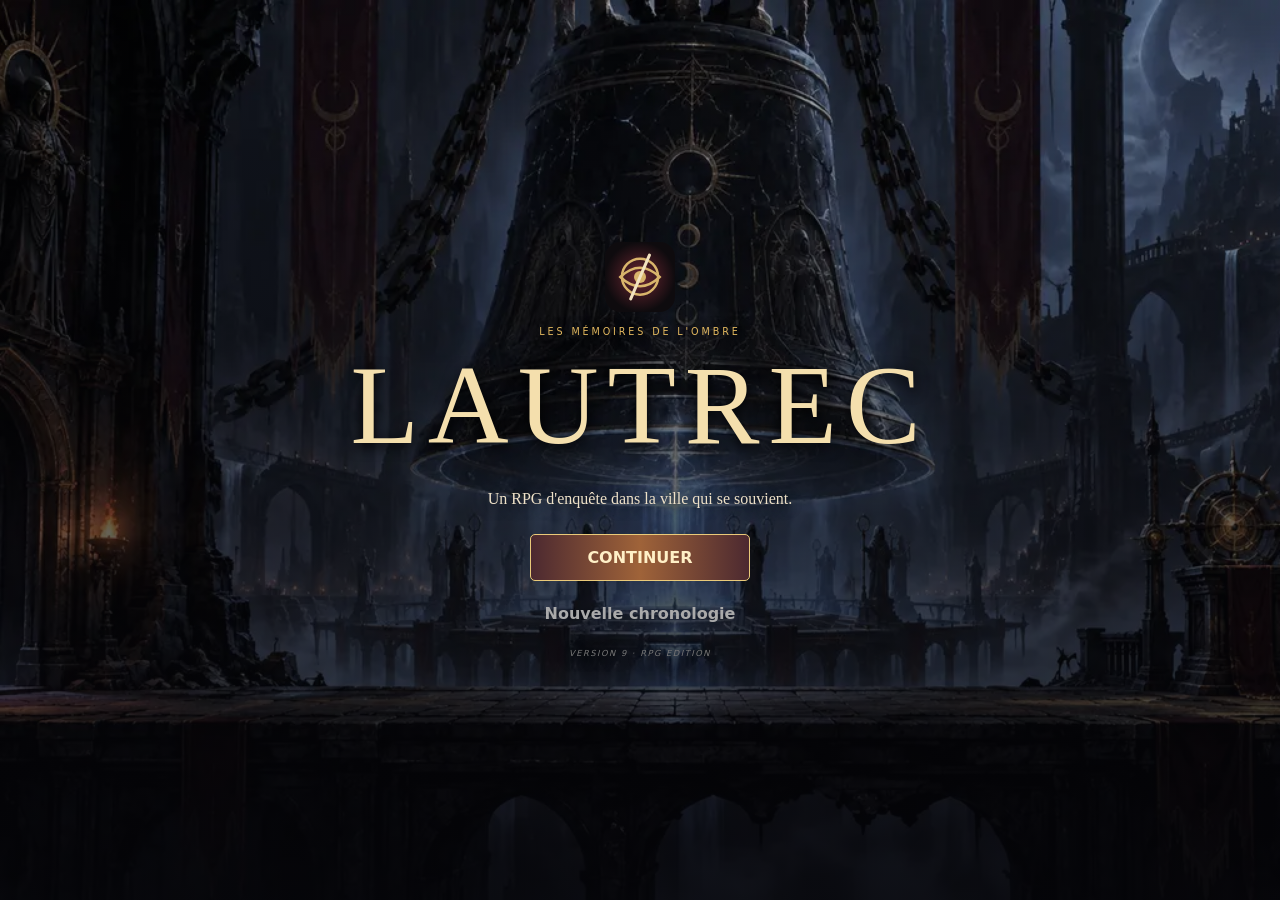
==== commit e11f7cbf: "Remplace l'ancienne application par Lautrec RPG V9" ====
--- a/index.html
+++ b/index.html
@@ -1,50 +1,14 @@
 <!doctype html><html lang="fr"><head>
-<meta charset="utf-8"><meta name="viewport" content="width=device-width,initial-scale=1,viewport-fit=cover">
-<meta name="theme-color" content="#34131b"><link rel="manifest" href="manifest.webmanifest"><link rel="icon" href="assets/icon.svg">
-<link rel="stylesheet" href="styles.css?v=8.1"><link rel="stylesheet" href="v4.css?v=8.1"><link rel="stylesheet" href="v5.css?v=8.1"><link rel="stylesheet" href="explore.css?v=8.1"><link rel="stylesheet" href="action-v6.css?v=8.1"><link rel="stylesheet" href="detective-game.css?v=8.1"><title>Lautrec — Les Mémoires de l’Ombre</title></head><body>
-<header class="topbar"><div class="brand"><img src="assets/icon.svg" alt=""><span>LAUTREC</span></div><div class="pill" id="topStatus">Niv. 1 • 0 XP</div></header>
-<main>
-<section id="home" class="screen active">
-<div class="hero"><img src="assets/hero.svg" alt=""><div class="hero-copy"><div class="eyebrow">V8 RPG • Les Mémoires de l’Ombre</div><h1>Les Mémoires<br>de l’Ombre</h1><p>Chaque décision laisse une trace. Chaque allié peut partir. Chaque ennemi peut se souvenir.</p><div class="cta"><button class="btn primary" id="continueBtn">Continuer</button><button class="btn ghost" id="newBtn">Nouvelle chronologie</button></div></div></div>
-<div class="grid"><div class="card span4"><h3>Campagne</h3><p id="homeLast" class="muted"></p></div><div class="card span4"><h3>État du monde</h3><p id="worldState" class="muted"></p></div><div class="card span4"><h3>Compagnons</h3><p id="homeComp" class="muted"></p></div></div>
-</section>
-
-<section id="adventure" class="screen"><div class="grid">
-<div class="card span8"><div class="eyebrow" id="chapterLabel"></div><h2 id="sceneTitle"></h2><div id="storyText" class="story"></div><div id="moralBox"></div><section class="dice-stage" aria-label="Lancer de dés"><div class="dice-copy"><div class="eyebrow">Le destin décide</div><h3>Jet de compétence</h3><p id="diceText" class="dice-result" aria-live="polite"></p></div><button class="dice-button" id="rollBtn" aria-label="Lancer un dé à vingt faces"><span id="dice" class="dice">20</span><small>Toucher pour lancer</small></button></section><div id="choices" class="choices"></div><div class="actionbox"><textarea id="freeAction" placeholder="Ex. « observer les gardes », « voler la clé », « agir au hasard », « demander conseil à Mira »…"></textarea><button class="btn gold" id="actBtn">Agir</button></div></div>
-<div class="card span4 story-sidebar"><div class="eyebrow">État de Lautrec</div><h3>Fiche rapide</h3><div class="stats"><div class="stat"><b id="hpStat">24</b><span>PV</span></div><div class="stat"><b id="xpStat">0</b><span>XP</span></div><div class="stat"><b id="goldStat">18</b><span>Or</span></div><div class="stat"><b id="repStat">0</b><span>Rép.</span></div></div><p class="sidebar-tip">Les jets liés à tes décisions apparaissent maintenant directement dans l’histoire.</p></div>
-<div class="card span12"><h3>Chronique récente</h3><div class="log" id="log"></div></div>
-</div></section>
-
-<section id="combat" class="screen"><div class="grid">
-<div class="card span7"><div class="eyebrow">Combat tactique</div><h2 id="combatTitle">Aucun combat</h2><div id="combatArea"></div></div>
-<div class="card span5"><h2>Groupe</h2><div id="partyCombat"></div><h3>Actions</h3><div id="combatActions" class="choices"></div></div>
-</div></section>
-
-<section id="map" class="screen"><div class="card"><div class="eyebrow">Veyre</div><h2>Carte des ombres</h2><img class="map" src="assets/map.svg" alt=""><div id="locations"></div></div></section>
-
-<section id="character" class="screen"><div class="grid">
-<div class="card span6"><div class="eyebrow">Humain • Voleur</div><h2>Lautrec</h2><div id="charStats"></div></div>
-<div class="card span6"><h2>Équipement</h2><div id="equipment"></div><h3>Inventaire</h3><div id="inventory"></div></div>
-<div class="card span6"><h2>Compagnons</h2><div id="companions"></div></div>
-<div class="card span6"><h2>Relations & factions</h2><div id="relations"></div></div>
-<div class="card span12"><h2>Talents & blessures</h2><div class="two"><div id="talents"></div><div id="injuries"></div></div></div>
-</div></section>
-
-<section id="world" class="screen"><div class="grid">
-<div class="card span6"><h2>Quêtes</h2><div id="questList"></div></div>
-<div class="card span6"><h2>Marchand</h2><div id="shop"></div></div>
-<div class="card span6"><h2>Secrets</h2><div id="secretList"></div></div>
-<div class="card span6"><h2>Événements du monde</h2><div id="worldEvents"></div></div>
-<div class="card span12"><h2>Journal</h2><div class="log" id="journal"></div></div>
-</div></section>
-</main>
-
-<nav class="tabs">
-<button class="tab active" data-screen="home"><span>⌂</span>Accueil</button>
-<button class="tab" data-screen="adventure"><span>✦</span>Aventure</button>
-<button class="tab" data-screen="combat"><span>⚔</span>Combat</button>
-<button class="tab" data-screen="map"><span>⌖</span>Carte</button>
-<button class="tab" data-screen="character"><span>♟</span>Groupe</button>
-<button class="tab" data-screen="world"><span>☷</span>Monde</button>
-</nav>
-<div id="toast" class="toast"></div><script src="app.js?v=8.1"></script><script src="v4.js?v=8.1"></script><script src="v5.js?v=8.1"></script><script src="explore.js?v=8.1"></script><script src="action-v6.js?v=8.1"></script><script src="detective-game.js?v=8.1"></script></body></html>+<meta charset="utf-8"><meta name="viewport" content="width=device-width,initial-scale=1,viewport-fit=cover,user-scalable=no">
+<meta name="theme-color" content="#08080d"><link rel="manifest" href="manifest.webmanifest"><link rel="icon" href="assets/icon.svg">
+<link rel="stylesheet" href="v9.css?v=9"><title>Lautrec RPG V9</title></head><body>
+<div id="title" class="screen on"><div class="titlebox"><img src="assets/icon.svg" alt=""><small>LES MÉMOIRES DE L'OMBRE</small><h1>LAUTREC</h1><p>Un RPG d'enquête dans la ville qui se souvient.</p><button id="play">CONTINUER</button><button id="restart">Nouvelle chronologie</button><em>VERSION 9 · RPG EDITION</em></div></div>
+<div id="game" class="screen"><header><div><small id="chapter">CHAPITRE I</small><h2 id="zone">La chambre</h2></div><p>♥ <b id="hp"></b>　◆ <b id="gold"></b></p><button id="heroMenu">☰</button></header>
+<div class="objective"><b>OBJECTIF</b><span id="objective"></span></div>
+<main id="world"><div id="background"></div><div class="light"></div><div id="objects"></div><div id="player"><i></i><b></b><em></em></div><div id="prompt"></div><div id="reveal"></div></main>
+<div class="controls"><button id="left">◀</button><span>TOUCHE UN ÉLÉMENT<br>OU DÉPLACE LAUTREC</span><button id="right">▶</button><button id="act">✦<br>AGIR</button></div>
+<nav><button data-menu="hero">♟<span>Héros</span></button><button data-menu="bag">◇<span>Sac</span><b id="bagN"></b></button><button data-menu="quests">✦<span>Quêtes</span></button><button data-menu="journal">▤<span>Journal</span></button><button id="save">◆<span>Sauver</span></button></nav></div>
+<div id="dialogue" class="overlay"><div id="portrait">♟</div><article><small id="speaker"></small><p id="speech"></p><div id="answers"></div></article></div>
+<div id="battle" class="overlay"><section><small>COMBAT AU TOUR PAR TOUR</small><h2 id="enemyName"></h2><div id="enemy">♞</div><label>ENNEMI <span id="enemyHp"></span><i><b id="enemyBar"></b></i></label><label>LAUTREC <span id="playerHp"></span><i><b id="playerBar"></b></i></label><p id="battleLog"></p><div id="battleButtons"></div></section></div>
+<div id="menu"><section><header><div><small>MENU</small><h2 id="menuTitle"></h2></div><button id="menuClose">×</button></header><div id="menuBody"></div></section></div><div id="toast"></div>
+<script src="v9.js?v=9"></script></body></html>
--- a/v9.css
+++ b/v9.css
@@ -0,0 +1,10 @@
+:root{--g:#e2b85f;--c:#eee1c8;--bg:#08080d;--p:#17131b;--r:#b94751}*{box-sizing:border-box}html,body{margin:0;width:100%;height:100%;overflow:hidden;background:var(--bg);color:var(--c);font-family:system-ui,-apple-system,sans-serif}button{font:inherit}.screen{display:none;width:100%;height:100%}.screen.on{display:block}
+#title{background:linear-gradient(#05060a44,#050509d9),url("assets/story/black-bell-v8.webp") center/cover}.titlebox{height:100%;display:flex;flex-direction:column;align-items:center;justify-content:center;text-align:center;padding:25px;text-shadow:0 3px 14px #000}.titlebox img{width:70px}.titlebox small{margin-top:14px;color:var(--g);letter-spacing:.3em;font-size:.6rem}.titlebox h1{margin:.04em;font:clamp(3.6rem,17vw,7rem) Georgia,serif;letter-spacing:.08em;color:#f4dfad}.titlebox p{font-family:Georgia,serif}.titlebox button{min-width:220px;margin-top:10px;padding:13px;border:1px solid #eaca79;border-radius:5px;background:linear-gradient(90deg,#4c2930,#9f6339,#4c2930);color:#fff0c7;font-weight:900}.titlebox #restart{border:0;background:none;color:#aaa}.titlebox em{margin-top:12px;color:#777;font-size:.52rem;letter-spacing:.18em}
+#game.on{display:grid;grid-template-rows:auto auto 1fr auto auto}#game>header{display:grid;grid-template-columns:1fr auto 38px;gap:9px;align-items:center;padding:calc(7px + env(safe-area-inset-top)) 11px 7px;background:#0c0c12;border-bottom:1px solid #e2b85f44}#game header small{color:var(--g);letter-spacing:.15em;font-size:.5rem}#game header h2{margin:1px 0;font:1rem Georgia,serif}#game header p{font-size:.68rem}#game header p b{color:var(--g)}#game header>button{width:36px;height:36px;border-radius:50%;border:1px solid #685638;background:#19151b;color:#e8d6ad}.objective{display:grid;grid-template-columns:auto 1fr;gap:8px;padding:6px 11px;background:#16121a;font-size:.65rem}.objective b{color:var(--g);font-size:.5rem;letter-spacing:.14em}.objective span{white-space:nowrap;overflow:hidden;text-overflow:ellipsis}
+#world{--pan:0%;position:relative;overflow:hidden;background:#11121a}#background{position:absolute;inset:-3%;background-size:cover;background-position:calc(50% + var(--pan)) center;transition:background-image .35s}.light{position:absolute;inset:0;background:radial-gradient(circle at 65% 20%,#ffe09922,transparent 30%),linear-gradient(transparent 55%,#050508bb)}#objects{position:absolute;inset:0}.obj{position:absolute;bottom:16%;transform:translateX(-50%);display:grid;justify-items:center;gap:3px;border:0;background:none;color:#f0dfbb;text-shadow:0 2px 7px #000}.obj i{width:38px;height:48px;display:grid;place-items:center;border:1px solid #e2b85f88;border-radius:50% 50% 36% 36%;background:linear-gradient(#292636,#110e15);font-style:normal;font-size:1.1rem;box-shadow:0 8px 20px #000}.obj.clue i{width:28px;height:28px;border-radius:50%;background:#60442c;animation:glow 1.2s alternate infinite}.obj.exit i{height:56px;border-radius:4px}.obj small{font-size:.52rem;font-weight:700}.obj.found{opacity:.45}.obj.near{filter:brightness(1.4)}@keyframes glow{to{box-shadow:0 0 20px #e2b85faa}}
+#player{position:absolute;bottom:12%;width:44px;height:78px;transform:translateX(-50%);z-index:4;filter:drop-shadow(0 8px 5px #000);transition:left .04s}#player i{position:absolute;left:14px;width:16px;height:18px;border-radius:50%;background:#c8a475;box-shadow:0 0 0 5px #15131a}#player b{position:absolute;left:9px;top:20px;width:27px;height:36px;background:#2b1d25;clip-path:polygon(20% 0,80% 0,100% 100%,0 100%)}#player em{position:absolute;left:3px;top:27px;width:40px;height:48px;background:#792d3b;clip-path:polygon(30% 0,78% 10%,100% 100%,0 72%)}#player.left{transform:translateX(-50%) scaleX(-1)}#player.walk{animation:walk .3s alternate infinite}@keyframes walk{to{bottom:calc(12% + 4px)}}#prompt{position:absolute;z-index:6;left:50%;bottom:29%;transform:translate(-50%,7px);padding:7px 11px;border:1px solid #bd914b;border-radius:99px;background:#08080de6;font-size:.6rem;font-weight:800;color:#f3d99d;opacity:0;white-space:nowrap}#prompt.on{opacity:1}#reveal{position:absolute;top:12%;left:50%;transform:translateX(-50%);padding:8px 18px;border-block:1px solid #e2b85f88;font:1rem Georgia,serif;opacity:0}#reveal.on{animation:reveal 1.7s}@keyframes reveal{20%,75%{opacity:1}}
+.controls{display:grid;grid-template-columns:54px 1fr 54px 94px;gap:6px;align-items:center;padding:7px 10px;background:#0d0d13}.controls button{height:47px;border:1px solid #e2b85f55;border-radius:10px;background:#211923;color:var(--g);touch-action:none}.controls span{text-align:center;color:#756b6e;font-size:.44rem}.controls #act{background:linear-gradient(#8c5638,#43252e);color:#ffe6aa;font-size:.6rem;font-weight:900}#game>nav{display:grid;grid-template-columns:repeat(5,1fr);padding:5px 4px calc(5px + env(safe-area-inset-bottom));background:#08080d;border-top:1px solid #e2b85f33}nav button{position:relative;border:0;background:none;color:#b3a6a0;font-size:1rem}nav button span{display:block;font-size:.52rem}nav button>b{position:absolute;top:0;right:20%;min-width:16px;height:16px;border-radius:9px;background:#8e3542;color:#fff;font-size:.5rem}
+.overlay{position:fixed;inset:0;z-index:50;display:grid;grid-template-columns:90px 1fr;align-items:end;padding:10px;background:linear-gradient(transparent,#040407dd);opacity:0;pointer-events:none}.overlay.on{opacity:1;pointer-events:auto}#portrait{height:140px;display:grid;place-items:center;font-size:4rem;color:var(--g)}#dialogue article{padding:13px;border:1px solid #e2b85f88;border-radius:12px;background:linear-gradient(110deg,#111018,#40262d);box-shadow:0 15px 45px #000}#speaker{color:var(--g);letter-spacing:.18em}#speech{min-height:2.7em;margin:6px 0 10px;font:1rem/1.4 Georgia,serif;white-space:pre-line}#answers{display:grid;gap:5px}#answers button{display:grid;grid-template-columns:20px 1fr;padding:8px;text-align:left;border:1px solid #ffffff22;border-radius:8px;background:#15131a;color:#eee}#answers button b{color:var(--g)}#answers button small{grid-column:2;color:#d38489}#answers button:disabled{opacity:.4}
+#battle{display:grid;place-items:center;background:radial-gradient(circle,#421822dd,#040407fa);z-index:60}#battle section{width:min(600px,100%);padding:15px;text-align:center}#battle section>small{color:var(--g);letter-spacing:.18em}#enemy{height:120px;display:grid;place-items:center;font-size:6rem;color:#cb515c}#battle label{display:grid;grid-template-columns:1fr auto;text-align:left;font-size:.6rem;margin-top:7px}#battle label i{grid-column:1/-1;height:9px;border-radius:8px;background:#17131a;overflow:hidden}#battle label i b{display:block;height:100%;background:#c34d58;transition:.3s}#battle label+label i b{background:#68a879}#battleLog{min-height:2.7em}#battleButtons{display:grid;grid-template-columns:1fr 1fr;gap:6px}#battleButtons button{padding:11px;border:1px solid #e2b85f66;border-radius:9px;background:#201821;color:#eee;text-align:left}#battleButtons b{display:block;color:var(--g);font-size:.6rem}
+#menu{position:fixed;inset:0;z-index:70;background:#030306bb;opacity:0;pointer-events:none}#menu.on{opacity:1;pointer-events:auto}#menu>section{position:absolute;left:0;right:0;bottom:0;max-height:82vh;overflow:auto;padding:16px 14px calc(22px + env(safe-area-inset-bottom));border-radius:22px 22px 0 0;background:linear-gradient(145deg,#211821,#0c0c12);transform:translateY(100%);transition:.25s}#menu.on>section{transform:none}#menu header{display:flex;justify-content:space-between;align-items:center}#menu header small{color:var(--g);letter-spacing:.16em}#menu header h2{margin:.1em 0}#menu header button{width:36px;height:36px;border-radius:50%;border:1px solid #685638;background:#141118;color:#eee}.row{display:grid;grid-template-columns:38px 1fr auto;gap:8px;align-items:center;padding:10px 0;border-bottom:1px solid #ffffff16}.row i{width:36px;height:36px;display:grid;place-items:center;border-radius:8px;background:#211923;color:var(--g);font-style:normal}.row small{display:block;color:#9e9291}.stats{display:grid;grid-template-columns:repeat(3,1fr);gap:7px}.stats div{text-align:center;padding:10px;border-radius:9px;background:#111016}.stats b{display:block;color:var(--g);font-size:1.2rem}#toast{position:fixed;z-index:100;left:50%;top:14%;transform:translate(-50%,-8px);padding:8px 12px;border:1px solid var(--g);border-radius:99px;background:#21171d;color:#f1dcaf;font-size:.7rem;opacity:0}#toast.on{opacity:1}
+@media(max-width:520px){.overlay{grid-template-columns:58px 1fr;padding:6px}#portrait{height:110px;font-size:2.8rem}#speech{font-size:.86rem}.obj small{display:none}#game header p{display:none}}
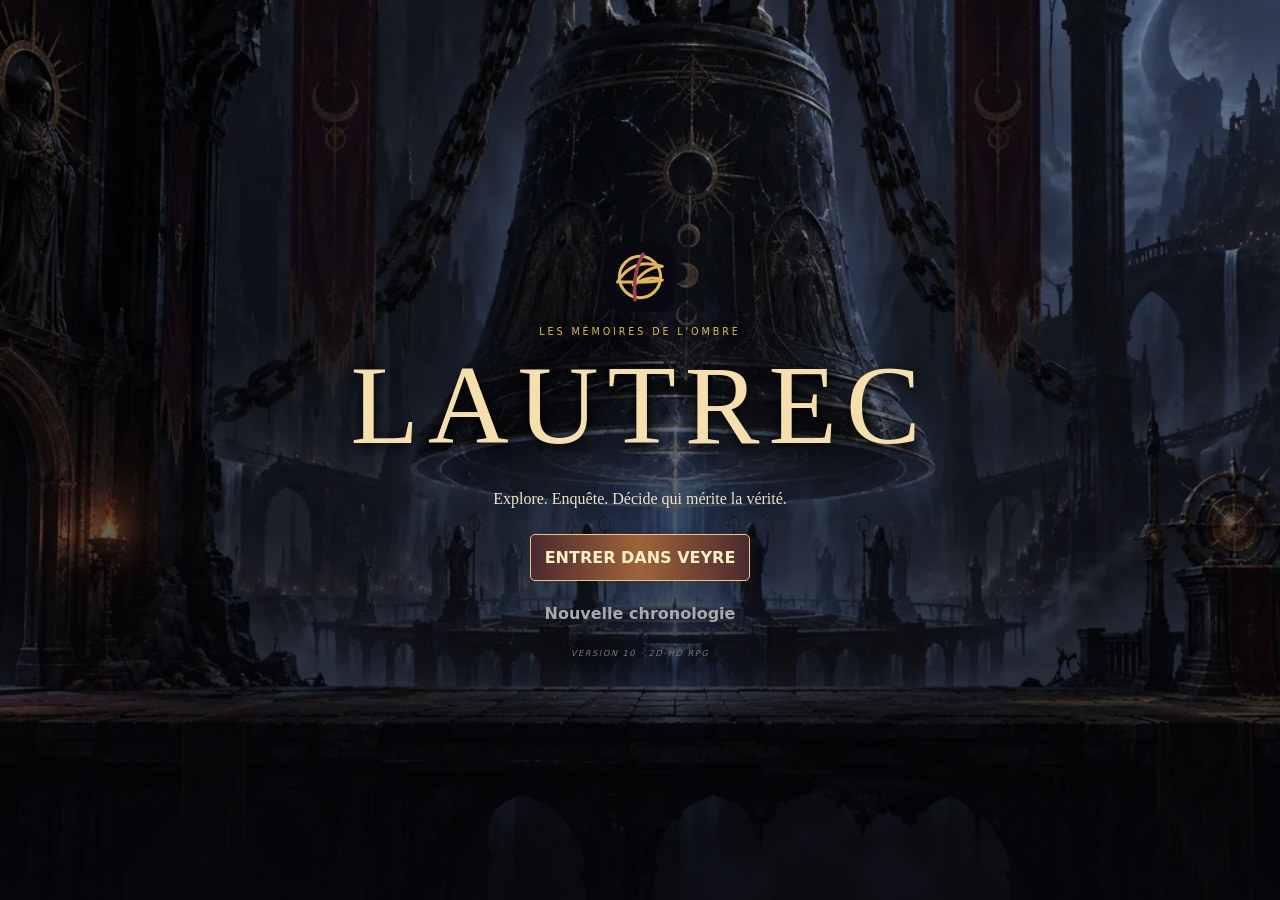
==== commit 7851b747: "Reconstruit Lautrec V10 en RPG 2D-HD" ====
--- a/index.html
+++ b/index.html
@@ -1,14 +1,12 @@
-<!doctype html><html lang="fr"><head>
-<meta charset="utf-8"><meta name="viewport" content="width=device-width,initial-scale=1,viewport-fit=cover,user-scalable=no">
-<meta name="theme-color" content="#08080d"><link rel="manifest" href="manifest.webmanifest"><link rel="icon" href="assets/icon.svg">
-<link rel="stylesheet" href="v9.css?v=9"><title>Lautrec RPG V9</title></head><body>
-<div id="title" class="screen on"><div class="titlebox"><img src="assets/icon.svg" alt=""><small>LES MÉMOIRES DE L'OMBRE</small><h1>LAUTREC</h1><p>Un RPG d'enquête dans la ville qui se souvient.</p><button id="play">CONTINUER</button><button id="restart">Nouvelle chronologie</button><em>VERSION 9 · RPG EDITION</em></div></div>
-<div id="game" class="screen"><header><div><small id="chapter">CHAPITRE I</small><h2 id="zone">La chambre</h2></div><p>♥ <b id="hp"></b>　◆ <b id="gold"></b></p><button id="heroMenu">☰</button></header>
-<div class="objective"><b>OBJECTIF</b><span id="objective"></span></div>
-<main id="world"><div id="background"></div><div class="light"></div><div id="objects"></div><div id="player"><i></i><b></b><em></em></div><div id="prompt"></div><div id="reveal"></div></main>
-<div class="controls"><button id="left">◀</button><span>TOUCHE UN ÉLÉMENT<br>OU DÉPLACE LAUTREC</span><button id="right">▶</button><button id="act">✦<br>AGIR</button></div>
-<nav><button data-menu="hero">♟<span>Héros</span></button><button data-menu="bag">◇<span>Sac</span><b id="bagN"></b></button><button data-menu="quests">✦<span>Quêtes</span></button><button data-menu="journal">▤<span>Journal</span></button><button id="save">◆<span>Sauver</span></button></nav></div>
-<div id="dialogue" class="overlay"><div id="portrait">♟</div><article><small id="speaker"></small><p id="speech"></p><div id="answers"></div></article></div>
-<div id="battle" class="overlay"><section><small>COMBAT AU TOUR PAR TOUR</small><h2 id="enemyName"></h2><div id="enemy">♞</div><label>ENNEMI <span id="enemyHp"></span><i><b id="enemyBar"></b></i></label><label>LAUTREC <span id="playerHp"></span><i><b id="playerBar"></b></i></label><p id="battleLog"></p><div id="battleButtons"></div></section></div>
-<div id="menu"><section><header><div><small>MENU</small><h2 id="menuTitle"></h2></div><button id="menuClose">×</button></header><div id="menuBody"></div></section></div><div id="toast"></div>
-<script src="v9.js?v=9"></script></body></html>
+<!doctype html>
+<html lang="fr">
+<head>
+  <meta charset="utf-8">
+  <meta name="viewport" content="width=device-width,initial-scale=1">
+  <meta http-equiv="refresh" content="0;url=index-v9.html?v=10">
+  <title>Lautrec — RPG 2D-HD</title>
+</head>
+<body style="margin:0;background:#08080d;color:#eee1c8;font-family:system-ui;display:grid;place-items:center;height:100vh">
+  <p>Ouverture de Veyre… <a style="color:#e2b85f" href="index-v9.html?v=10">Entrer dans le jeu</a></p>
+</body>
+</html>
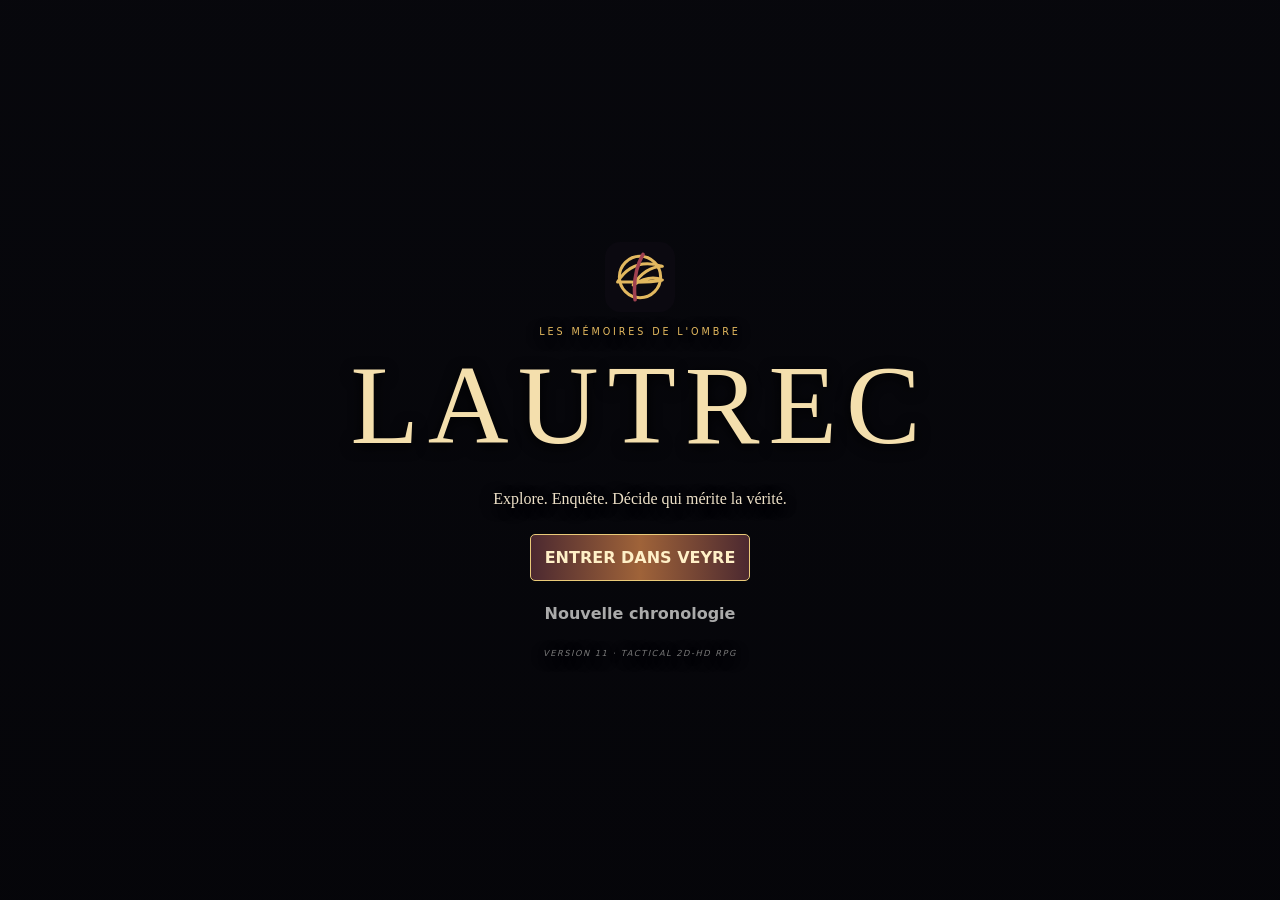
==== commit ecc571aa: "Ajoute la V11 tactique 2D-HD et ses animations" ====
--- a/index.html
+++ b/index.html
@@ -3,10 +3,10 @@
 <head>
   <meta charset="utf-8">
   <meta name="viewport" content="width=device-width,initial-scale=1">
-  <meta http-equiv="refresh" content="0;url=index-v9.html?v=10">
+  <meta http-equiv="refresh" content="0;url=index-v9.html?v=11">
   <title>Lautrec — RPG 2D-HD</title>
 </head>
 <body style="margin:0;background:#08080d;color:#eee1c8;font-family:system-ui;display:grid;place-items:center;height:100vh">
-  <p>Ouverture de Veyre… <a style="color:#e2b85f" href="index-v9.html?v=10">Entrer dans le jeu</a></p>
+  <p>Ouverture de Veyre… <a style="color:#e2b85f" href="index-v9.html?v=11">Entrer dans le jeu</a></p>
 </body>
 </html>
